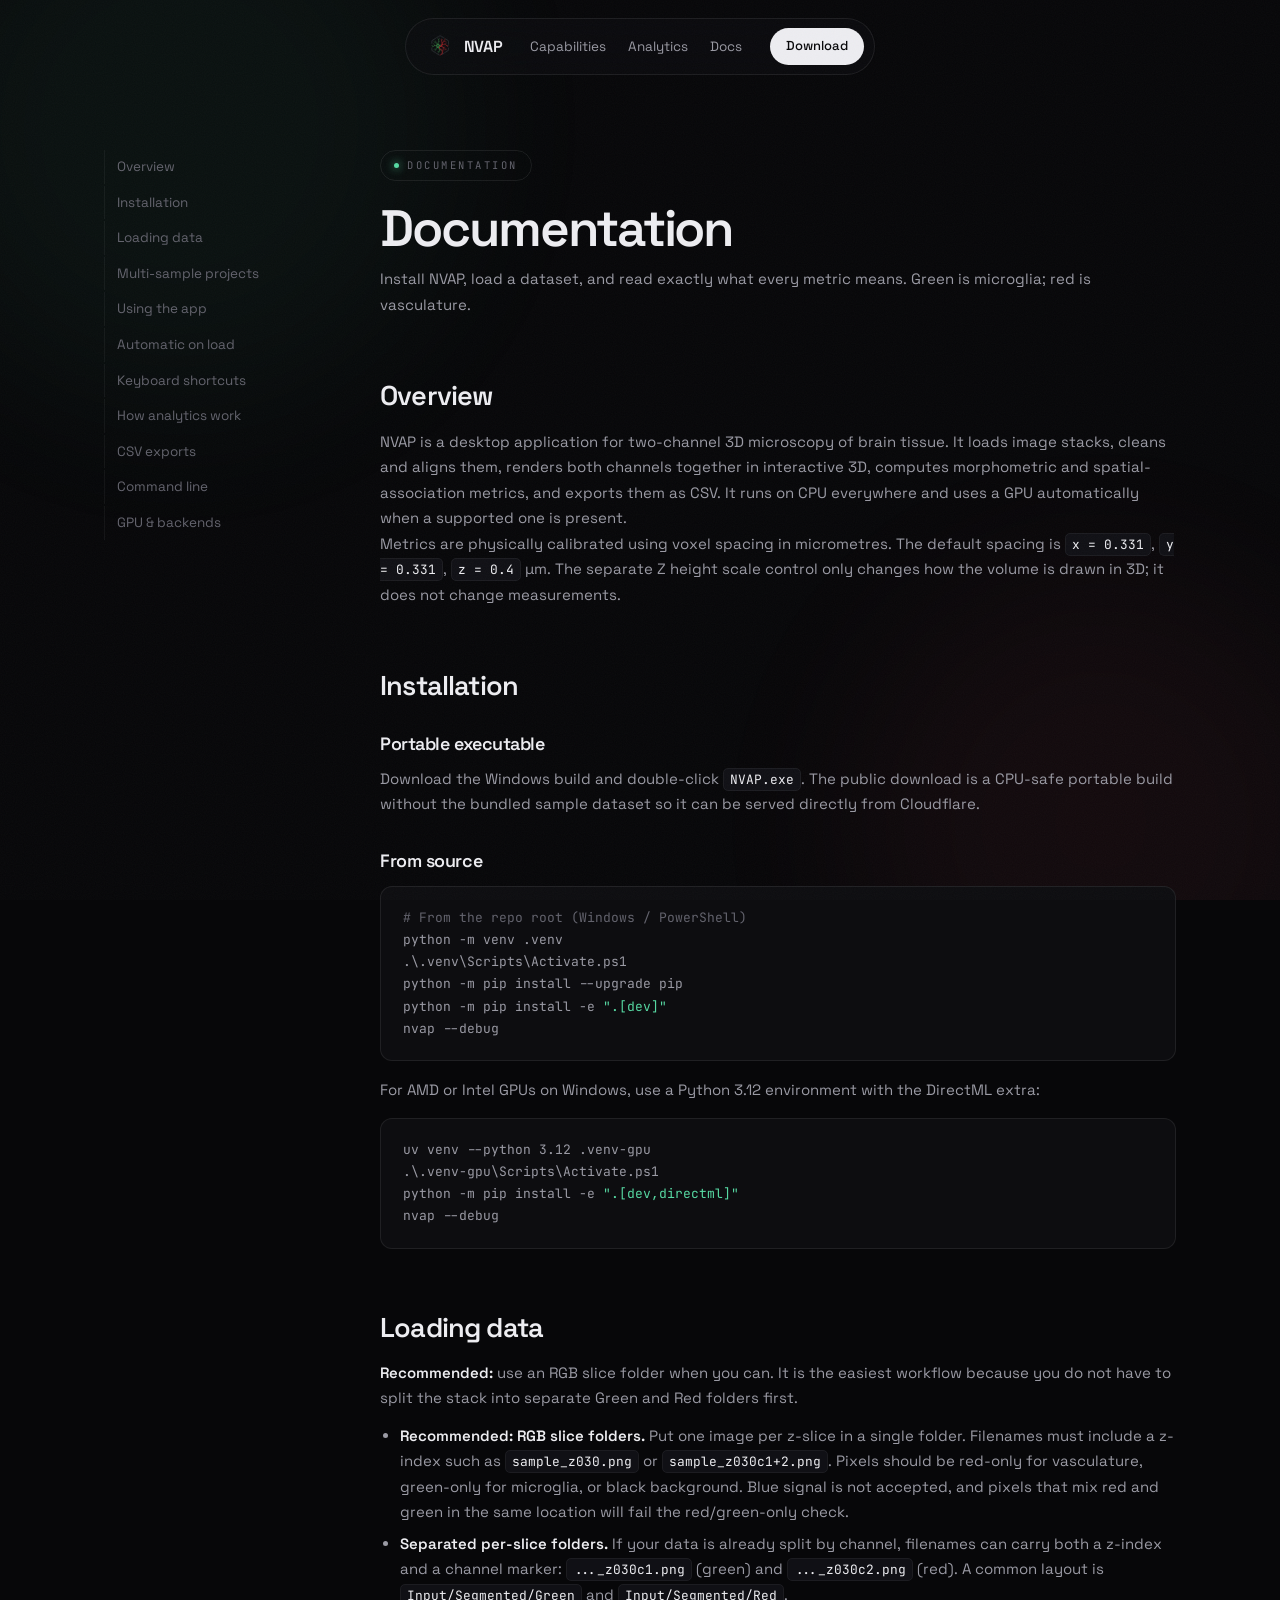
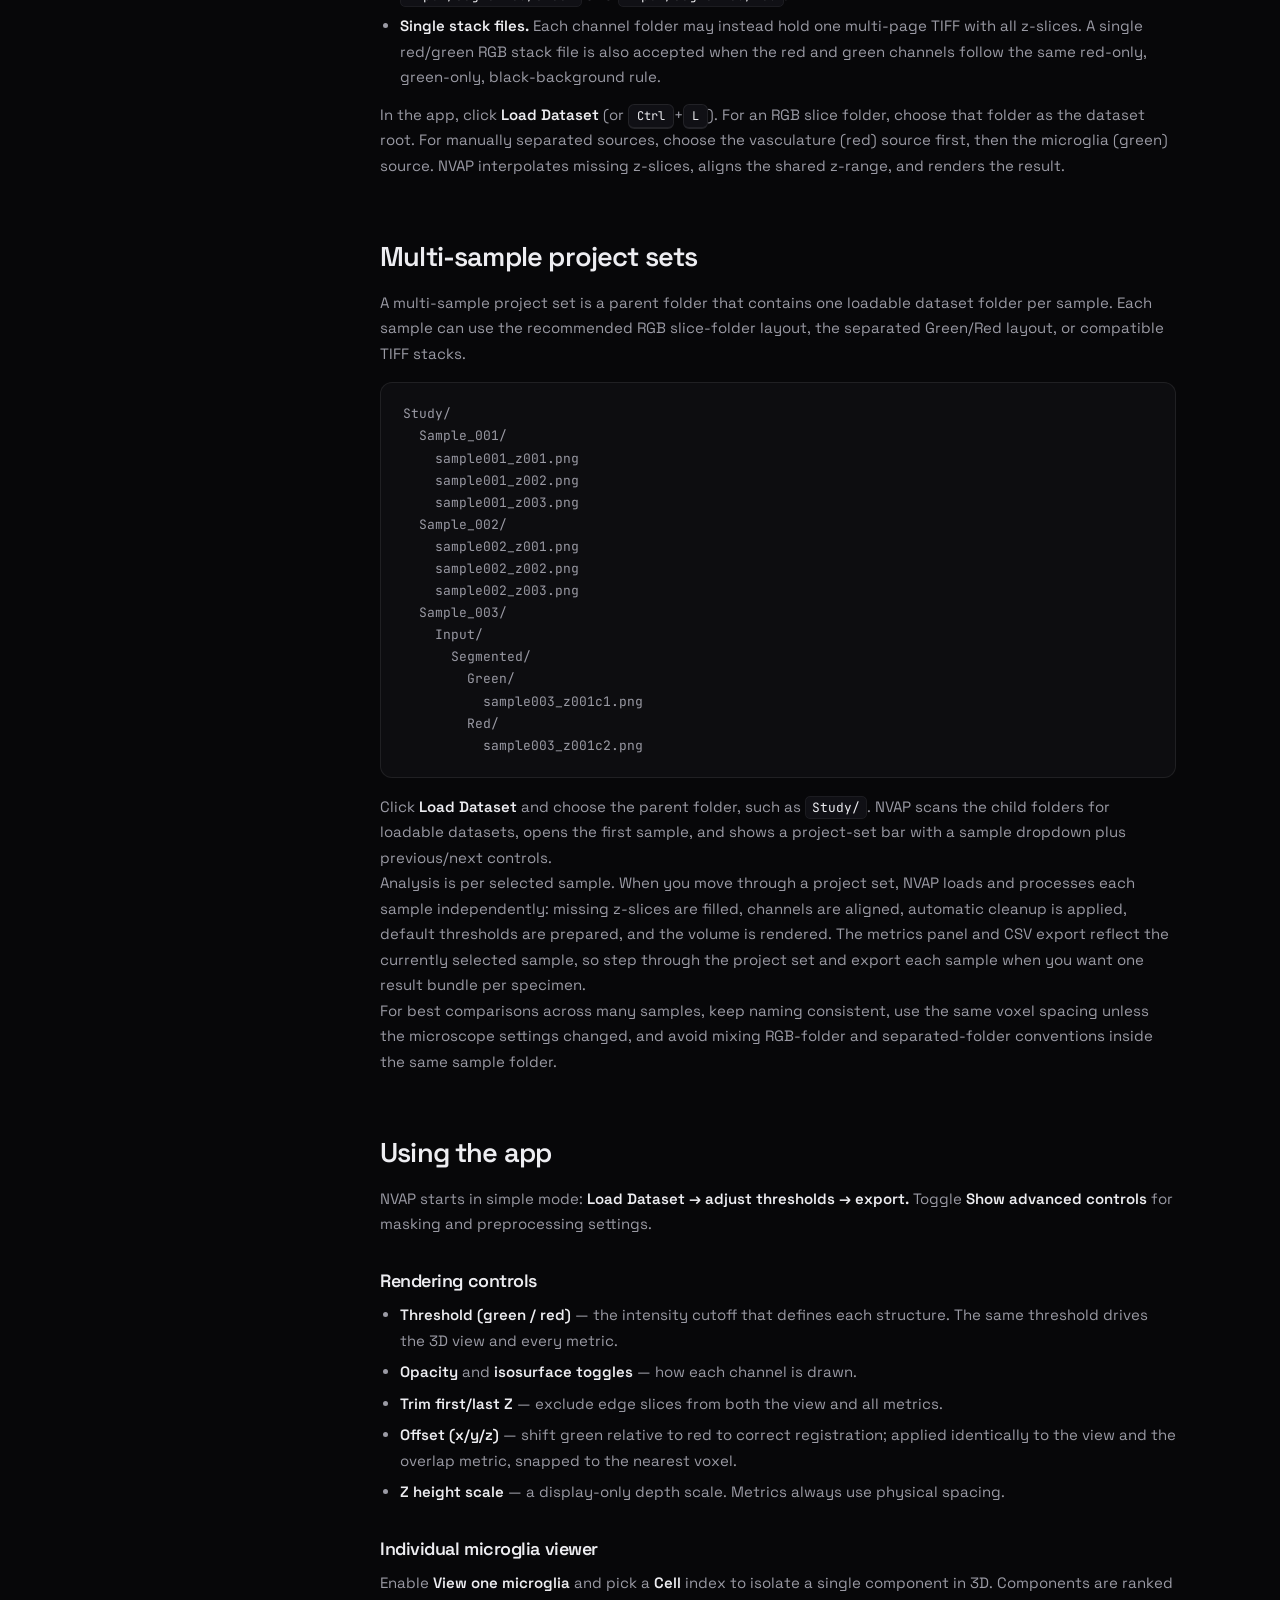
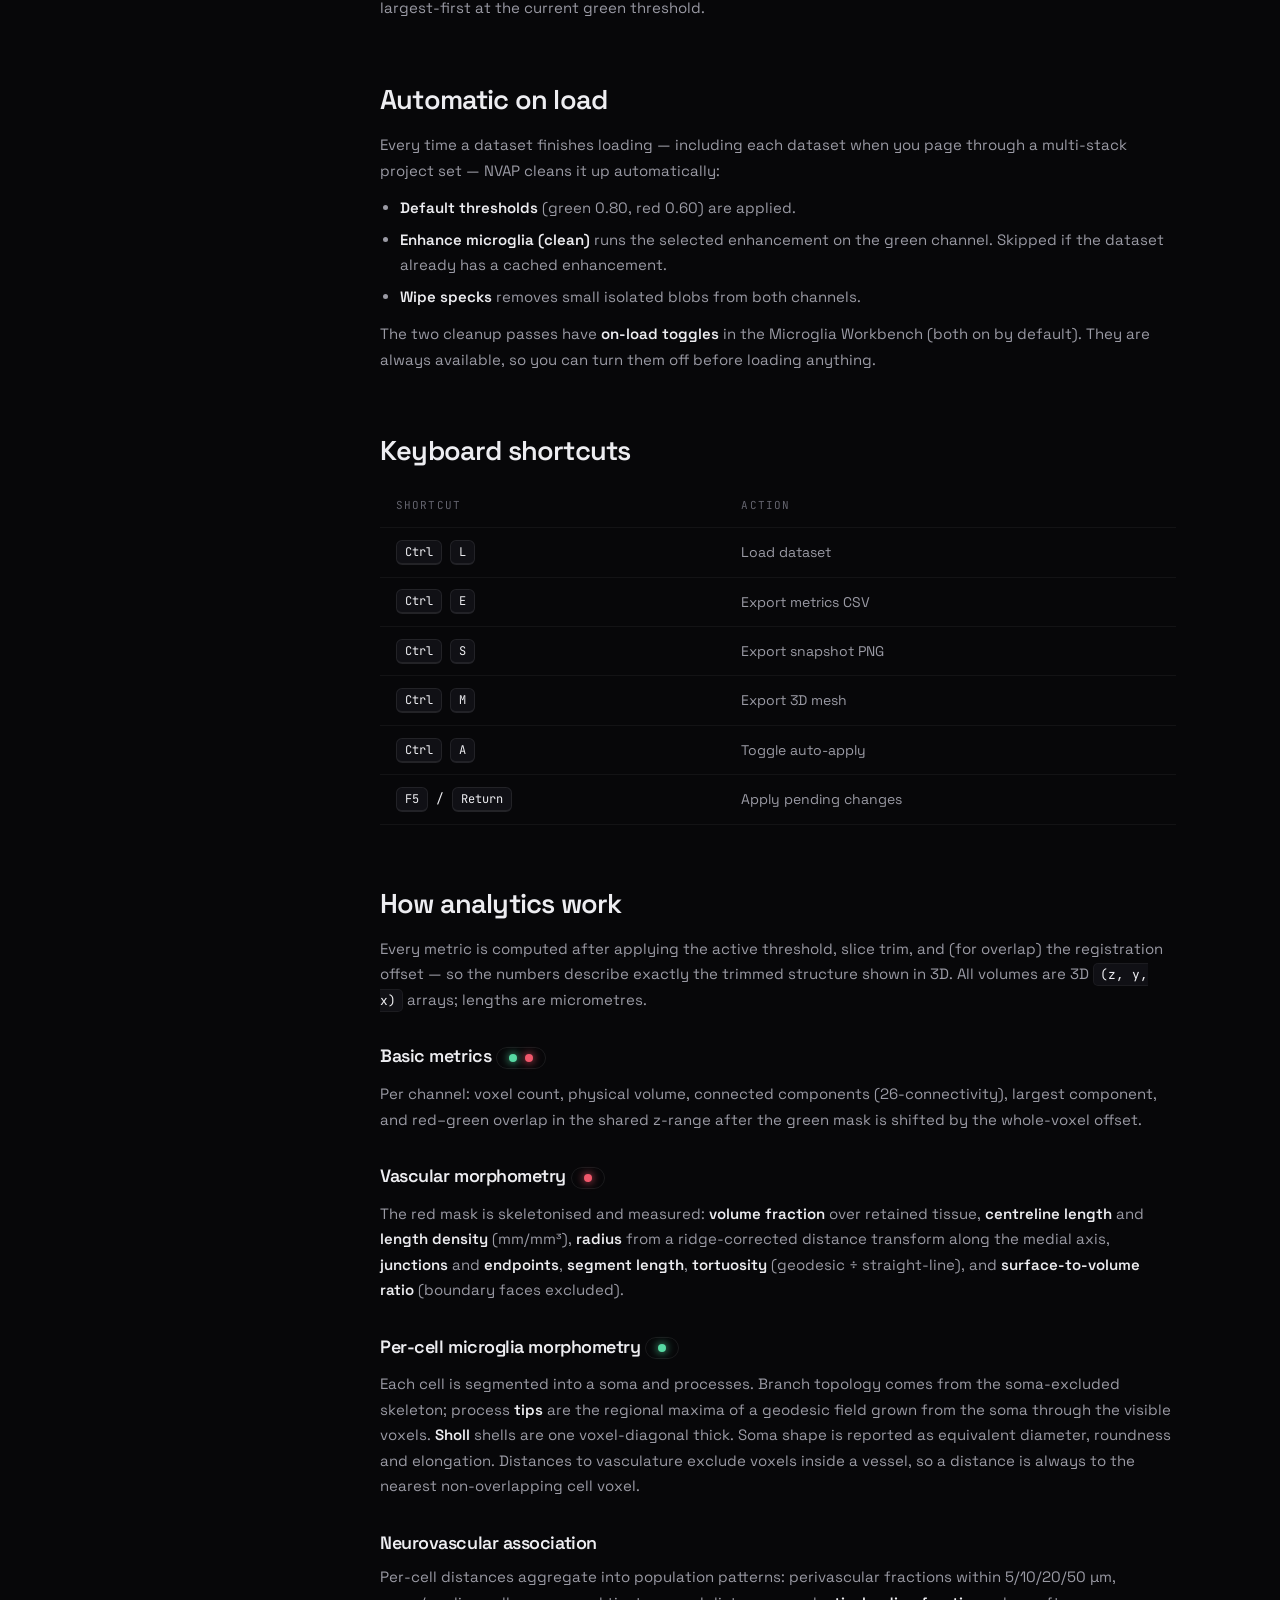
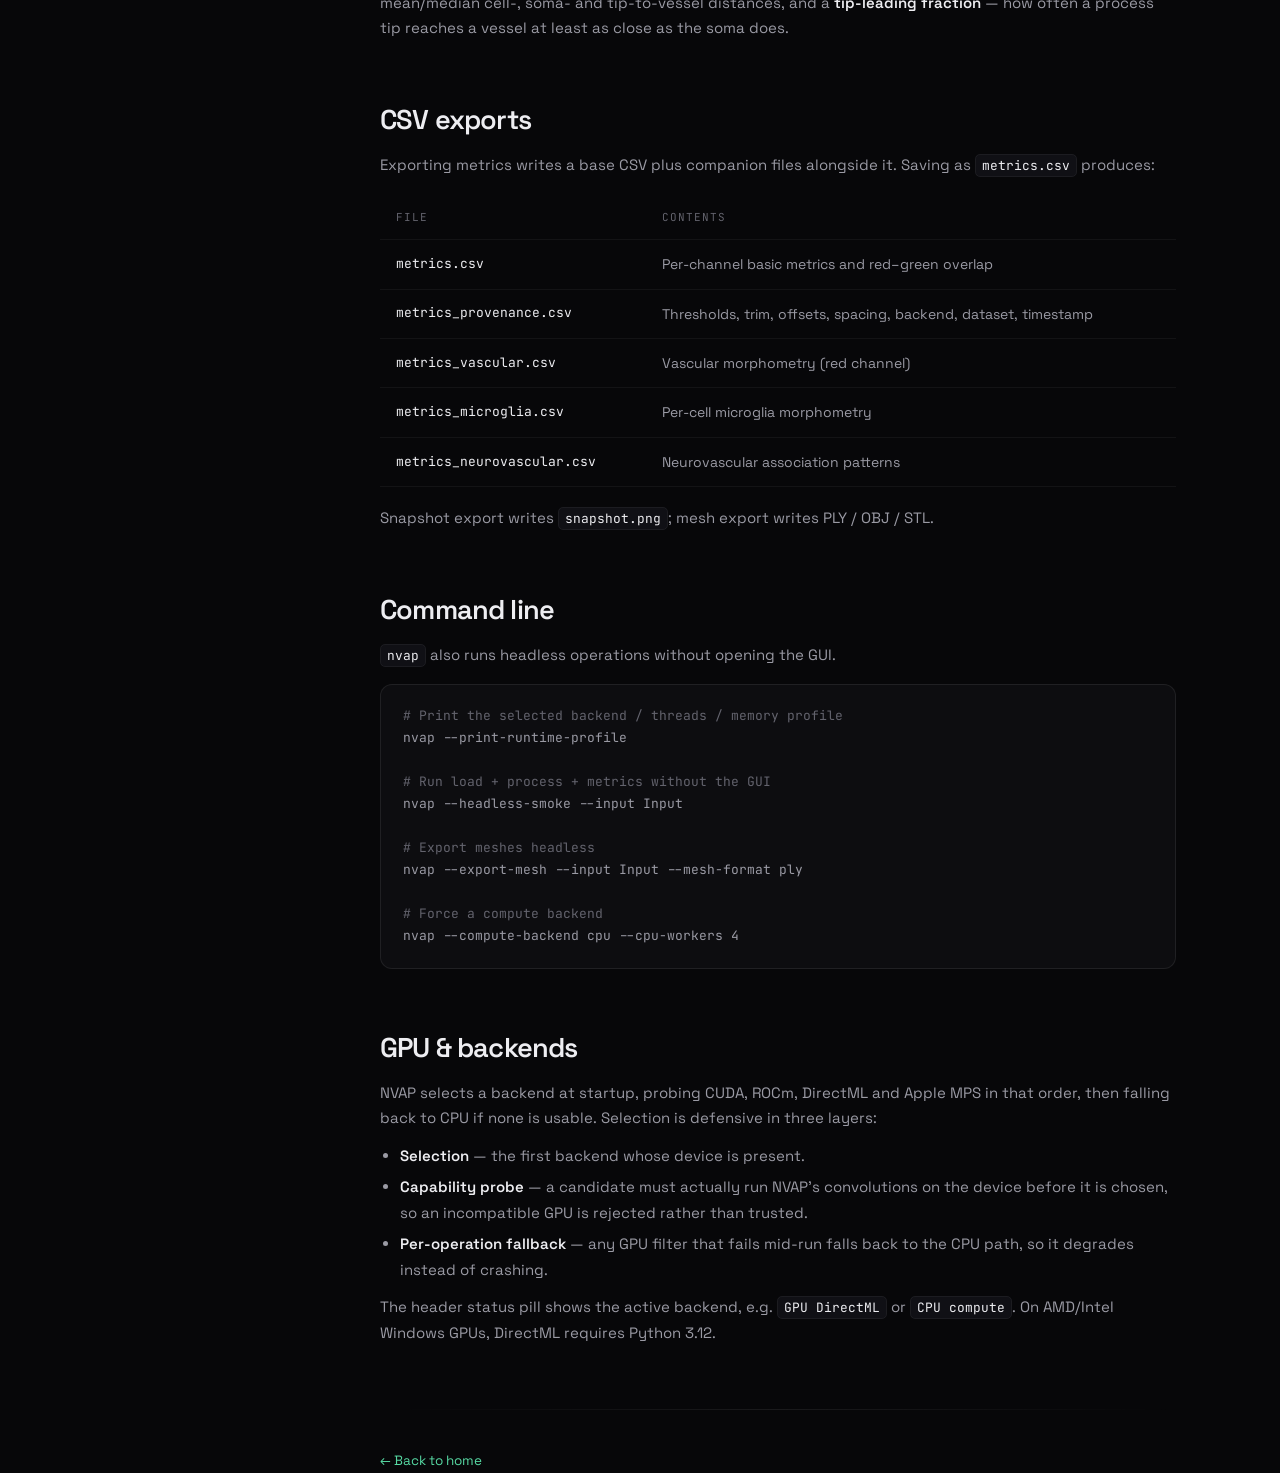
==== web/docs.html @ 8b88c464 "656" ====
<!DOCTYPE html>
<html lang="en">
<head>
<meta charset="UTF-8">
<meta name="viewport" content="width=device-width, initial-scale=1">
<title>NVAP — Documentation</title>
<meta name="description" content="How to install, use, and interpret NVAP — the NeuroVascular Analytics Program.">
<meta property="og:image" content="assets/nvap-logo-512.png">
<meta name="twitter:image" content="assets/nvap-logo-512.png">
<link rel="stylesheet" href="assets/nvap.css">
<link rel="icon" type="image/png" href="assets/favicon.png">
<link rel="apple-touch-icon" href="assets/apple-touch-icon.png">
</head>
<body>

<div class="ambient" aria-hidden="true"><div class="orb g"></div><div class="orb r"></div></div>
<div class="grain" aria-hidden="true"></div>

<nav class="nav">
  <div class="nav-inner">
    <a class="brand" href="index.html">
      <img class="mark" src="assets/nvap-logo-512.png" alt="" width="28" height="28">
      <span>NVAP</span>
    </a>
    <div class="nav-links">
      <a href="index.html#capabilities">Capabilities</a>
      <a href="index.html#analytics">Analytics</a>
      <a href="docs.html">Docs</a>
    </div>
    <a class="nav-cta" href="index.html#download">Download</a>
  </div>
</nav>

<main class="wrap">
<div class="doc-shell">
  <!-- TOC -->
  <aside class="toc">
    <a href="#overview">Overview</a>
    <a href="#install">Installation</a>
    <a href="#loading">Loading data</a>
    <a href="#project-sets">Multi-sample projects</a>
    <a href="#usage">Using the app</a>
    <a href="#automatic">Automatic on load</a>
    <a href="#shortcuts">Keyboard shortcuts</a>
    <a href="#analytics">How analytics work</a>
    <a href="#exports">CSV exports</a>
    <a href="#cli">Command line</a>
    <a href="#gpu">GPU &amp; backends</a>
  </aside>

  <!-- Body -->
  <article class="doc-body">
    <div class="reveal">
      <span class="eyebrow"><span class="dot"></span> Documentation</span>
      <h1 class="display" style="font-size:clamp(2.2rem,5vw,3.2rem);margin:20px 0 10px">Documentation</h1>
      <p class="lead">Install NVAP, load a dataset, and read exactly what every metric means. Green is microglia; red is vasculature.</p>
    </div>

    <h2 id="overview">Overview</h2>
    <p>NVAP is a desktop application for two-channel 3D microscopy of brain tissue. It loads image stacks, cleans and aligns them, renders both channels together in interactive 3D, computes morphometric and spatial-association metrics, and exports them as CSV. It runs on CPU everywhere and uses a GPU automatically when a supported one is present.</p>
    <p>Metrics are physically calibrated using voxel spacing in micrometres. The default spacing is <code class="inline">x = 0.331</code>, <code class="inline">y = 0.331</code>, <code class="inline">z = 0.4</code> µm. The separate Z height scale control only changes how the volume is drawn in 3D; it does not change measurements.</p>

    <h2 id="install">Installation</h2>
    <h3>Portable executable</h3>
    <p>Download the Windows build and double-click <code class="inline">NVAP.exe</code>. The public download is a CPU-safe portable build without the bundled sample dataset so it can be served directly from Cloudflare.</p>
    <h3>From source</h3>
<pre><span class="c"># From the repo root (Windows / PowerShell)</span>
python -m venv .venv
.\.venv\Scripts\Activate.ps1
python -m pip install --upgrade pip
python -m pip install -e <span class="k">".[dev]"</span>
nvap --debug</pre>
    <p>For AMD or Intel GPUs on Windows, use a Python 3.12 environment with the DirectML extra:</p>
<pre>uv venv --python 3.12 .venv-gpu
.\.venv-gpu\Scripts\Activate.ps1
python -m pip install -e <span class="k">".[dev,directml]"</span>
nvap --debug</pre>

    <h2 id="loading">Loading data</h2>
    <p><strong>Recommended:</strong> use an RGB slice folder when you can. It is the easiest workflow because you do not have to split the stack into separate Green and Red folders first.</p>
    <ul>
      <li><strong>Recommended: RGB slice folders.</strong> Put one image per z-slice in a single folder. Filenames must include a z-index such as <code class="inline">sample_z030.png</code> or <code class="inline">sample_z030c1+2.png</code>. Pixels should be red-only for vasculature, green-only for microglia, or black background. Blue signal is not accepted, and pixels that mix red and green in the same location will fail the red/green-only check.</li>
      <li><strong>Separated per-slice folders.</strong> If your data is already split by channel, filenames can carry both a z-index and a channel marker: <code class="inline">..._z030c1.png</code> (green) and <code class="inline">..._z030c2.png</code> (red). A common layout is <code class="inline">Input/Segmented/Green</code> and <code class="inline">Input/Segmented/Red</code>.</li>
      <li><strong>Single stack files.</strong> Each channel folder may instead hold one multi-page TIFF with all z-slices. A single red/green RGB stack file is also accepted when the red and green channels follow the same red-only, green-only, black-background rule.</li>
    </ul>
    <p>In the app, click <strong>Load Dataset</strong> (or <kbd>Ctrl</kbd>+<kbd>L</kbd>). For an RGB slice folder, choose that folder as the dataset root. For manually separated sources, choose the vasculature (red) source first, then the microglia (green) source. NVAP interpolates missing z-slices, aligns the shared z-range, and renders the result.</p>

    <h2 id="project-sets">Multi-sample project sets</h2>
    <p>A multi-sample project set is a parent folder that contains one loadable dataset folder per sample. Each sample can use the recommended RGB slice-folder layout, the separated Green/Red layout, or compatible TIFF stacks.</p>
<pre>Study/
  Sample_001/
    sample001_z001.png
    sample001_z002.png
    sample001_z003.png
  Sample_002/
    sample002_z001.png
    sample002_z002.png
    sample002_z003.png
  Sample_003/
    Input/
      Segmented/
        Green/
          sample003_z001c1.png
        Red/
          sample003_z001c2.png</pre>
    <p>Click <strong>Load Dataset</strong> and choose the parent folder, such as <code class="inline">Study/</code>. NVAP scans the child folders for loadable datasets, opens the first sample, and shows a project-set bar with a sample dropdown plus previous/next controls.</p>
    <p>Analysis is per selected sample. When you move through a project set, NVAP loads and processes each sample independently: missing z-slices are filled, channels are aligned, automatic cleanup is applied, default thresholds are prepared, and the volume is rendered. The metrics panel and CSV export reflect the currently selected sample, so step through the project set and export each sample when you want one result bundle per specimen.</p>
    <p>For best comparisons across many samples, keep naming consistent, use the same voxel spacing unless the microscope settings changed, and avoid mixing RGB-folder and separated-folder conventions inside the same sample folder.</p>

    <h2 id="usage">Using the app</h2>
    <p>NVAP starts in simple mode: <strong>Load Dataset → adjust thresholds → export.</strong> Toggle <strong>Show advanced controls</strong> for masking and preprocessing settings.</p>
    <h3>Rendering controls</h3>
    <ul>
      <li><strong>Threshold (green / red)</strong> — the intensity cutoff that defines each structure. The same threshold drives the 3D view and every metric.</li>
      <li><strong>Opacity</strong> and <strong>isosurface toggles</strong> — how each channel is drawn.</li>
      <li><strong>Trim first/last Z</strong> — exclude edge slices from both the view and all metrics.</li>
      <li><strong>Offset (x/y/z)</strong> — shift green relative to red to correct registration; applied identically to the view and the overlap metric, snapped to the nearest voxel.</li>
      <li><strong>Z height scale</strong> — a display-only depth scale. Metrics always use physical spacing.</li>
    </ul>
    <h3>Individual microglia viewer</h3>
    <p>Enable <strong>View one microglia</strong> and pick a <strong>Cell</strong> index to isolate a single component in 3D. Components are ranked largest-first at the current green threshold.</p>

    <h2 id="automatic">Automatic on load</h2>
    <p>Every time a dataset finishes loading — including each dataset when you page through a multi-stack project set — NVAP cleans it up automatically:</p>
    <ul>
      <li><strong>Default thresholds</strong> (green 0.80, red 0.60) are applied.</li>
      <li><strong>Enhance microglia (clean)</strong> runs the selected enhancement on the green channel. Skipped if the dataset already has a cached enhancement.</li>
      <li><strong>Wipe specks</strong> removes small isolated blobs from both channels.</li>
    </ul>
    <p>The two cleanup passes have <strong>on-load toggles</strong> in the Microglia Workbench (both on by default). They are always available, so you can turn them off before loading anything.</p>

    <h2 id="shortcuts">Keyboard shortcuts</h2>
    <table class="tbl">
      <thead><tr><th>Shortcut</th><th>Action</th></tr></thead>
      <tbody>
        <tr><td><kbd>Ctrl</kbd> <kbd>L</kbd></td><td>Load dataset</td></tr>
        <tr><td><kbd>Ctrl</kbd> <kbd>E</kbd></td><td>Export metrics CSV</td></tr>
        <tr><td><kbd>Ctrl</kbd> <kbd>S</kbd></td><td>Export snapshot PNG</td></tr>
        <tr><td><kbd>Ctrl</kbd> <kbd>M</kbd></td><td>Export 3D mesh</td></tr>
        <tr><td><kbd>Ctrl</kbd> <kbd>A</kbd></td><td>Toggle auto-apply</td></tr>
        <tr><td><kbd>F5</kbd> / <kbd>Return</kbd></td><td>Apply pending changes</td></tr>
      </tbody>
    </table>

    <h2 id="analytics">How analytics work</h2>
    <p>Every metric is computed after applying the active threshold, slice trim, and (for overlap) the registration offset — so the numbers describe exactly the trimmed structure shown in 3D. All volumes are 3D <code class="inline">(z, y, x)</code> arrays; lengths are micrometres.</p>
    <h3>Basic metrics <span class="chip" style="vertical-align:middle"><span class="sw g"></span><span class="sw r"></span></span></h3>
    <p>Per channel: voxel count, physical volume, connected components (26-connectivity), largest component, and red–green overlap in the shared z-range after the green mask is shifted by the whole-voxel offset.</p>
    <h3>Vascular morphometry <span class="chip" style="vertical-align:middle"><span class="sw r"></span></span></h3>
    <p>The red mask is skeletonised and measured: <strong>volume fraction</strong> over retained tissue, <strong>centreline length</strong> and <strong>length density</strong> (mm/mm³), <strong>radius</strong> from a ridge-corrected distance transform along the medial axis, <strong>junctions</strong> and <strong>endpoints</strong>, <strong>segment length</strong>, <strong>tortuosity</strong> (geodesic ÷ straight-line), and <strong>surface-to-volume ratio</strong> (boundary faces excluded).</p>
    <h3>Per-cell microglia morphometry <span class="chip" style="vertical-align:middle"><span class="sw g"></span></span></h3>
    <p>Each cell is segmented into a soma and processes. Branch topology comes from the soma-excluded skeleton; process <strong>tips</strong> are the regional maxima of a geodesic field grown from the soma through the visible voxels. <strong>Sholl</strong> shells are one voxel-diagonal thick. Soma shape is reported as equivalent diameter, roundness and elongation. Distances to vasculature exclude voxels inside a vessel, so a distance is always to the nearest non-overlapping cell voxel.</p>
    <h3>Neurovascular association</h3>
    <p>Per-cell distances aggregate into population patterns: perivascular fractions within 5/10/20/50 µm, mean/median cell-, soma- and tip-to-vessel distances, and a <strong>tip-leading fraction</strong> — how often a process tip reaches a vessel at least as close as the soma does.</p>

    <h2 id="exports">CSV exports</h2>
    <p>Exporting metrics writes a base CSV plus companion files alongside it. Saving as <code class="inline">metrics.csv</code> produces:</p>
    <table class="tbl">
      <thead><tr><th>File</th><th>Contents</th></tr></thead>
      <tbody>
        <tr><td>metrics.csv</td><td>Per-channel basic metrics and red–green overlap</td></tr>
        <tr><td>metrics_provenance.csv</td><td>Thresholds, trim, offsets, spacing, backend, dataset, timestamp</td></tr>
        <tr><td>metrics_vascular.csv</td><td>Vascular morphometry (red channel)</td></tr>
        <tr><td>metrics_microglia.csv</td><td>Per-cell microglia morphometry</td></tr>
        <tr><td>metrics_neurovascular.csv</td><td>Neurovascular association patterns</td></tr>
      </tbody>
    </table>
    <p>Snapshot export writes <code class="inline">snapshot.png</code>; mesh export writes PLY / OBJ / STL.</p>

    <h2 id="cli">Command line</h2>
    <p><code class="inline">nvap</code> also runs headless operations without opening the GUI.</p>
<pre><span class="c"># Print the selected backend / threads / memory profile</span>
nvap --print-runtime-profile

<span class="c"># Run load + process + metrics without the GUI</span>
nvap --headless-smoke --input Input

<span class="c"># Export meshes headless</span>
nvap --export-mesh --input Input --mesh-format ply

<span class="c"># Force a compute backend</span>
nvap --compute-backend cpu --cpu-workers 4</pre>

    <h2 id="gpu">GPU &amp; backends</h2>
    <p>NVAP selects a backend at startup, probing CUDA, ROCm, DirectML and Apple MPS in that order, then falling back to CPU if none is usable. Selection is defensive in three layers:</p>
    <ul>
      <li><strong>Selection</strong> — the first backend whose device is present.</li>
      <li><strong>Capability probe</strong> — a candidate must actually run NVAP's convolutions on the device before it is chosen, so an incompatible GPU is rejected rather than trusted.</li>
      <li><strong>Per-operation fallback</strong> — any GPU filter that fails mid-run falls back to the CPU path, so it degrades instead of crashing.</li>
    </ul>
    <p>The header status pill shows the active backend, e.g. <code class="inline">GPU DirectML</code> or <code class="inline">CPU compute</code>. On AMD/Intel Windows GPUs, DirectML requires Python 3.12.</p>

    <hr class="grad-rule" style="margin:64px 0 40px">
    <p style="font-size:13.5px"><a href="index.html" style="color:var(--green)">← Back to home</a></p>
  </article>
</div>
</main>

<script src="assets/nvap.js"></script>
</body>
</html>
---- web/assets/nvap.css ----
/* NVAP — NeuroVascular Analytics Program
   Techy-minimalist site. Near-black canvas; microglia-green and vasculature-red
   are the only accent colors, used sparingly. Zero build step. */

@import url('https://fonts.googleapis.com/css2?family=Space+Grotesk:wght@400;500;600;700&family=JetBrains+Mono:wght@400;500&family=Instrument+Serif:ital@0;1&display=swap');

:root {
  --canvas: #070709;
  --surface: #0d0d10;
  --surface-2: #101015;
  --shell: rgba(255, 255, 255, 0.022);
  --hair: rgba(255, 255, 255, 0.08);
  --hair-soft: rgba(255, 255, 255, 0.05);
  --ink: #ededf1;
  --ink-dim: #9a9aa4;
  --ink-faint: #63636d;

  /* Microglia (green) + vasculature (red): the only two accents. */
  --green: #57d9a3;
  --green-soft: rgba(87, 217, 163, 0.12);
  --red: #f0576b;
  --red-soft: rgba(240, 87, 107, 0.12);

  --sans: 'Space Grotesk', 'Helvetica Neue', sans-serif;
  --serif: 'Instrument Serif', 'Newsreader', serif;
  --mono: 'JetBrains Mono', 'SF Mono', monospace;

  --ease: cubic-bezier(0.16, 1, 0.3, 1);
  --ease-spring: cubic-bezier(0.32, 0.72, 0, 1);

  --maxw: 1120px;
  --radius: 18px;
}

* { margin: 0; padding: 0; box-sizing: border-box; }

html { scroll-behavior: smooth; -webkit-font-smoothing: antialiased; text-rendering: optimizeLegibility; }

body {
  background: var(--canvas);
  color: var(--ink);
  font-family: var(--sans);
  font-size: 16px;
  line-height: 1.6;
  overflow-x: hidden;
  position: relative;
}

/* Fixed ambient layers: two slow drifting orbs (green + red) + film grain. */
.ambient { position: fixed; inset: 0; z-index: 0; pointer-events: none; overflow: hidden; }
.orb { position: absolute; border-radius: 50%; filter: blur(90px); opacity: 0.05; }
.orb.g { width: 44vw; height: 44vw; background: var(--green); top: -12vw; left: -8vw; animation: drift1 26s var(--ease) infinite alternate; }
.orb.r { width: 40vw; height: 40vw; background: var(--red); bottom: -14vw; right: -6vw; animation: drift2 32s var(--ease) infinite alternate; }
@keyframes drift1 { to { transform: translate3d(8vw, 6vw, 0) scale(1.15); } }
@keyframes drift2 { to { transform: translate3d(-6vw, -5vw, 0) scale(1.1); } }
.grain {
  position: fixed; inset: 0; z-index: 50; pointer-events: none; opacity: 0.035;
  background-image: url("data:image/svg+xml,%3Csvg xmlns='http://www.w3.org/2000/svg' width='140' height='140'%3E%3Cfilter id='n'%3E%3CfeTurbulence type='fractalNoise' baseFrequency='0.9' numOctaves='2'/%3E%3C/filter%3E%3Crect width='100%25' height='100%25' filter='url(%23n)'/%3E%3C/svg%3E");
}

main, header, footer { position: relative; z-index: 1; }
.wrap { max-width: var(--maxw); margin: 0 auto; padding: 0 24px; }
.narrow { max-width: 780px; }

/* ── Typography ─────────────────────────────────────────────── */
h1, h2, h3 { font-weight: 600; letter-spacing: -0.025em; line-height: 1.08; }
.display { font-size: clamp(2.8rem, 7vw, 5.4rem); font-weight: 600; letter-spacing: -0.04em; }
.display .serif { font-family: var(--serif); font-weight: 400; font-style: italic; letter-spacing: -0.02em; }
h2.section-title { font-size: clamp(1.9rem, 4vw, 2.9rem); letter-spacing: -0.03em; }
.lead { font-size: clamp(1.05rem, 2vw, 1.28rem); color: var(--ink-dim); line-height: 1.55; }
p { color: var(--ink-dim); }
a { color: inherit; text-decoration: none; }

.eyebrow {
  display: inline-flex; align-items: center; gap: 8px;
  font-family: var(--mono); font-size: 10.5px; text-transform: uppercase;
  letter-spacing: 0.24em; color: var(--ink-faint);
  border: 1px solid var(--hair); border-radius: 999px; padding: 6px 13px;
}
.eyebrow .dot { width: 5px; height: 5px; border-radius: 50%; background: var(--green); box-shadow: 0 0 8px var(--green); }

.mono { font-family: var(--mono); }
.grad-rule { height: 1px; background: linear-gradient(90deg, transparent, var(--hair), transparent); border: 0; }

/* ── Nav: floating glass island ─────────────────────────────── */
.nav {
  position: fixed; top: 18px; left: 0; right: 0; z-index: 40;
  display: flex; justify-content: center; pointer-events: none;
}
.nav-inner {
  pointer-events: auto;
  display: flex; align-items: center; gap: 28px;
  padding: 9px 10px 9px 20px;
  background: rgba(14, 14, 18, 0.6); backdrop-filter: blur(20px) saturate(1.4);
  border: 1px solid var(--hair); border-radius: 999px;
}
.brand { display: flex; align-items: center; gap: 10px; font-weight: 600; letter-spacing: -0.02em; }
.brand .mark { width: 28px; height: 28px; object-fit: contain; display: block; }
.nav-links { display: flex; gap: 22px; }
.nav-links a { font-size: 13.5px; color: var(--ink-dim); transition: color 0.3s var(--ease); }
.nav-links a:hover { color: var(--ink); }
.nav-cta {
  font-size: 13px; font-weight: 500; color: var(--canvas); background: var(--ink);
  padding: 8px 16px; border-radius: 999px; transition: transform 0.4s var(--ease-spring), background 0.3s;
}
.nav-cta:hover { background: #fff; }
.nav-cta:active { transform: scale(0.96); }
.nav-burger { display: none; }

/* ── Buttons: button-in-button ──────────────────────────────── */
.btn {
  display: inline-flex; align-items: center; gap: 12px;
  font-family: var(--sans); font-size: 15px; font-weight: 500;
  padding: 11px 12px 11px 22px; border-radius: 999px; cursor: pointer;
  border: 1px solid transparent; transition: transform 0.4s var(--ease-spring), background 0.3s var(--ease);
}
.btn .ico {
  width: 30px; height: 30px; border-radius: 999px; display: grid; place-items: center;
  transition: transform 0.4s var(--ease-spring), background 0.3s;
}
.btn:active { transform: scale(0.975); }
.btn-primary { background: var(--ink); color: var(--canvas); }
.btn-primary .ico { background: rgba(0, 0, 0, 0.08); }
.btn-primary:hover { background: #fff; }
.btn-primary:hover .ico { transform: translate(2px, -2px) scale(1.05); }
.btn-ghost { background: var(--shell); color: var(--ink); border-color: var(--hair); padding: 11px 22px; }
.btn-ghost:hover { border-color: rgba(255,255,255,0.18); background: rgba(255,255,255,0.04); }

/* ── Sections ───────────────────────────────────────────────── */
section { padding: clamp(80px, 12vw, 150px) 0; }
.section-head { max-width: 640px; margin-bottom: 56px; }
.section-head .lead { margin-top: 18px; }

/* ── Hero ───────────────────────────────────────────────────── */
.hero { padding-top: 160px; padding-bottom: 90px; text-align: center; }
.hero .eyebrow { margin-bottom: 30px; }
.hero .lead { max-width: 620px; margin: 26px auto 0; }
.hero-cta { display: flex; gap: 14px; justify-content: center; margin-top: 40px; flex-wrap: wrap; }
.hero-meta { display: flex; gap: 28px; justify-content: center; margin-top: 40px; flex-wrap: wrap; font-family: var(--mono); font-size: 12px; color: var(--ink-faint); }
.hero-meta span { display: inline-flex; align-items: center; gap: 8px; }
.hero-canvas-wrap { position: relative; margin-top: 66px; }
#neuro { width: 100%; height: 340px; display: block; }

/* App mockup: faux-OS window in a double-bezel shell */
.shell { background: var(--shell); border: 1px solid var(--hair-soft); border-radius: 26px; padding: 8px; }
.window { background: var(--surface); border: 1px solid var(--hair); border-radius: 19px; overflow: hidden; box-shadow: inset 0 1px 0 rgba(255,255,255,0.04); }
.titlebar { display: flex; align-items: center; gap: 8px; padding: 13px 16px; border-bottom: 1px solid var(--hair-soft); }
.titlebar .dot { width: 11px; height: 11px; border-radius: 50%; background: rgba(255,255,255,0.14); }
.titlebar .tb-label { margin-left: 10px; font-family: var(--mono); font-size: 11px; color: var(--ink-faint); }

/* ── Bento grid + double-bezel cards ────────────────────────── */
.bento { display: grid; grid-template-columns: repeat(6, 1fr); gap: 16px; }
.card {
  background: var(--shell); border: 1px solid var(--hair-soft); border-radius: 22px; padding: 7px;
  transition: transform 0.5s var(--ease), border-color 0.4s;
}
.card:hover { transform: translateY(-3px); border-color: var(--hair); }
.card-core {
  height: 100%; background: var(--surface); border: 1px solid var(--hair-soft); border-radius: 16px;
  padding: 30px; box-shadow: inset 0 1px 0 rgba(255,255,255,0.03);
}
.card h3 { font-size: 1.15rem; margin: 18px 0 10px; letter-spacing: -0.02em; }
.card p { font-size: 14.5px; line-height: 1.55; }
.card .ico-badge {
  width: 42px; height: 42px; border-radius: 11px; display: grid; place-items: center;
  border: 1px solid var(--hair);
}
.col-3 { grid-column: span 3; } .col-2 { grid-column: span 2; } .col-4 { grid-column: span 4; } .col-6 { grid-column: span 6; }
.accent-g .ico-badge { background: var(--green-soft); color: var(--green); }
.accent-r .ico-badge { background: var(--red-soft); color: var(--red); }

/* Metric stat strip */
.stats { display: grid; grid-template-columns: repeat(4, 1fr); gap: 16px; }
.stat { padding: 26px; border: 1px solid var(--hair-soft); border-radius: 16px; background: var(--surface); }
.stat .num { font-size: clamp(1.8rem, 3vw, 2.4rem); font-weight: 600; letter-spacing: -0.03em; }
.stat .num.g { color: var(--green); } .stat .num.r { color: var(--red); }
.stat .lbl { font-family: var(--mono); font-size: 11px; text-transform: uppercase; letter-spacing: 0.14em; color: var(--ink-faint); margin-top: 8px; }

/* Two-col split (analytics) */
.split { display: grid; grid-template-columns: 1.1fr 1fr; gap: 56px; align-items: center; }
.metric-list { display: flex; flex-direction: column; }
.metric-row { display: flex; justify-content: space-between; align-items: baseline; gap: 20px; padding: 16px 0; border-bottom: 1px solid var(--hair-soft); }
.metric-row:last-child { border-bottom: 0; }
.metric-row .name { font-size: 15px; color: var(--ink); }
.metric-row .desc { font-size: 13px; color: var(--ink-faint); font-family: var(--mono); }

/* Channel legend chips */
.chips { display: flex; gap: 10px; flex-wrap: wrap; }
.chip {
  display: inline-flex; align-items: center; gap: 8px; font-family: var(--mono); font-size: 11px;
  text-transform: uppercase; letter-spacing: 0.08em; padding: 6px 12px; border-radius: 999px; border: 1px solid var(--hair);
  color: var(--ink-dim);
}
.chip .sw { width: 8px; height: 8px; border-radius: 50%; }
.chip .sw.g { background: var(--green); box-shadow: 0 0 8px var(--green); }
.chip .sw.r { background: var(--red); box-shadow: 0 0 8px var(--red); }

/* Steps */
.steps { display: grid; grid-template-columns: repeat(4, 1fr); gap: 16px; counter-reset: s; }
.step { padding: 28px; border: 1px solid var(--hair-soft); border-radius: 16px; background: var(--surface); }
.step .n { font-family: var(--mono); font-size: 12px; color: var(--green); }
.step h4 { font-size: 1rem; margin: 14px 0 8px; font-weight: 600; }
.step p { font-size: 13.5px; }

/* Code blocks + kbd */
pre { background: var(--surface); border: 1px solid var(--hair); border-radius: 12px; padding: 20px 22px; overflow-x: auto; font-family: var(--mono); font-size: 13px; line-height: 1.7; color: var(--ink-dim); }
pre .c { color: var(--ink-faint); } pre .k { color: var(--green); } pre .r { color: var(--red); }
code.inline { font-family: var(--mono); font-size: 0.86em; background: var(--surface-2); border: 1px solid var(--hair-soft); border-radius: 5px; padding: 2px 6px; color: var(--ink); }
kbd { font-family: var(--mono); font-size: 12px; border: 1px solid var(--hair); border-bottom-width: 2px; border-radius: 6px; background: var(--surface-2); padding: 3px 8px; color: var(--ink); }

/* Accordion */
.acc-item { border-bottom: 1px solid var(--hair-soft); }
.acc-q { width: 100%; text-align: left; background: none; border: 0; cursor: pointer; color: var(--ink); font-family: var(--sans); font-size: 1.05rem; font-weight: 500; padding: 24px 0; display: flex; justify-content: space-between; align-items: center; gap: 20px; }
.acc-q .sign { color: var(--ink-faint); font-family: var(--mono); font-size: 1.3rem; transition: transform 0.4s var(--ease); }
.acc-a { max-height: 0; overflow: hidden; transition: max-height 0.5s var(--ease); }
.acc-a p { padding-bottom: 24px; max-width: 640px; }
.acc-item.open .sign { transform: rotate(45deg); }

/* CTA band */
.cta-band { text-align: center; }
.cta-band .shell { max-width: 900px; margin: 0 auto; }
.cta-band .card-core { padding: clamp(48px, 8vw, 90px) 30px; }

/* Footer */
footer { border-top: 1px solid var(--hair-soft); padding: 60px 0 50px; }
.foot { display: flex; justify-content: space-between; align-items: flex-start; gap: 40px; flex-wrap: wrap; }
.foot .col h5 { font-family: var(--mono); font-size: 11px; text-transform: uppercase; letter-spacing: 0.14em; color: var(--ink-faint); margin-bottom: 16px; }
.foot .col a { display: block; font-size: 14px; color: var(--ink-dim); padding: 5px 0; transition: color 0.3s; }
.foot .col a:hover { color: var(--ink); }
.foot-legal { margin-top: 50px; font-family: var(--mono); font-size: 11.5px; color: var(--ink-faint); display: flex; justify-content: space-between; gap: 20px; flex-wrap: wrap; }

/* Docs specific */
.doc-shell { display: grid; grid-template-columns: 220px 1fr; gap: 56px; align-items: start; padding-top: 150px; }
.toc { position: sticky; top: 120px; font-size: 13.5px; display: flex; flex-direction: column; gap: 2px; }
.toc a { color: var(--ink-faint); padding: 6px 12px; border-left: 1px solid var(--hair-soft); transition: color 0.3s, border-color 0.3s; }
.toc a:hover, .toc a.active { color: var(--ink); border-color: var(--green); }
.doc-body h2 { font-size: 1.7rem; margin: 64px 0 18px; letter-spacing: -0.03em; scroll-margin-top: 120px; }
.doc-body h2:first-child { margin-top: 0; }
.doc-body h3 { font-size: 1.12rem; margin: 34px 0 12px; }
.doc-body p, .doc-body li { color: var(--ink-dim); font-size: 15px; line-height: 1.7; }
.doc-body ul { padding-left: 20px; margin: 12px 0; } .doc-body li { margin: 6px 0; }
.doc-body pre { margin: 16px 0; }
.doc-body strong { color: var(--ink); font-weight: 600; }

/* Data table */
.tbl { width: 100%; border-collapse: collapse; margin: 18px 0; font-size: 14px; }
.tbl th, .tbl td { text-align: left; padding: 13px 16px; border-bottom: 1px solid var(--hair-soft); }
.tbl th { font-family: var(--mono); font-size: 11px; text-transform: uppercase; letter-spacing: 0.1em; color: var(--ink-faint); font-weight: 400; }
.tbl td { color: var(--ink-dim); } .tbl td:first-child { color: var(--ink); font-family: var(--mono); font-size: 13px; }

/* ── Scroll reveal ──────────────────────────────────────────── */
.reveal { opacity: 0; transform: translateY(16px); filter: blur(6px); transition: opacity 0.8s var(--ease), transform 0.8s var(--ease), filter 0.8s var(--ease); }
.reveal.in { opacity: 1; transform: none; filter: none; }
.reveal[data-d="1"] { transition-delay: 0.08s; } .reveal[data-d="2"] { transition-delay: 0.16s; } .reveal[data-d="3"] { transition-delay: 0.24s; } .reveal[data-d="4"] { transition-delay: 0.32s; }

/* ── Responsive ─────────────────────────────────────────────── */
@media (max-width: 900px) {
  .split { grid-template-columns: 1fr; gap: 40px; }
  .doc-shell { grid-template-columns: 1fr; gap: 32px; }
  .toc { position: static; flex-direction: row; flex-wrap: wrap; }
  .toc a { border-left: 0; border-bottom: 1px solid var(--hair-soft); }
}
@media (max-width: 760px) {
  .nav-links { display: none; }
  .bento, .stats, .steps { grid-template-columns: 1fr; }
  .col-3, .col-2, .col-4, .col-6 { grid-column: span 1; }
  section { padding: 72px 0; }
  .hero { padding-top: 130px; }
  #neuro { height: 240px; }
  .foot { gap: 30px; }
}
@media (prefers-reduced-motion: reduce) {
  * { animation: none !important; transition: none !important; }
  .reveal { opacity: 1; transform: none; filter: none; }
}
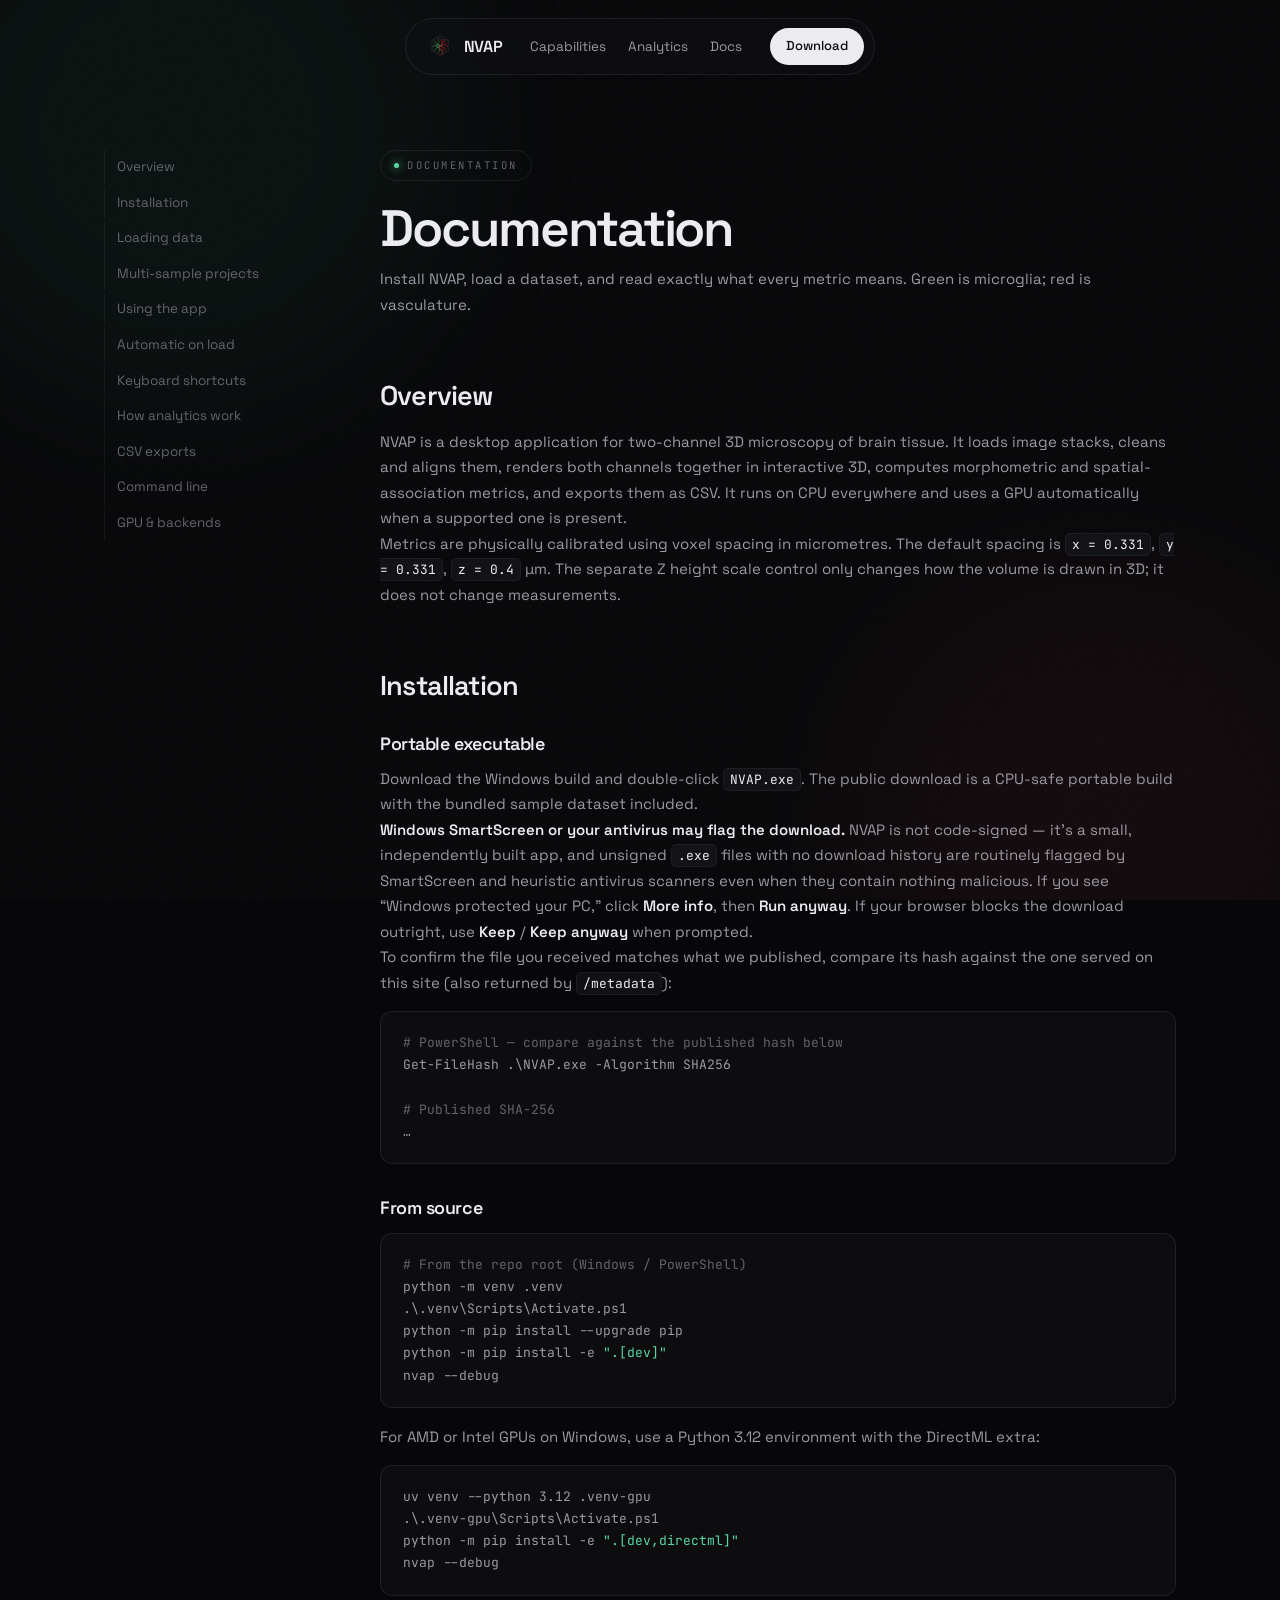
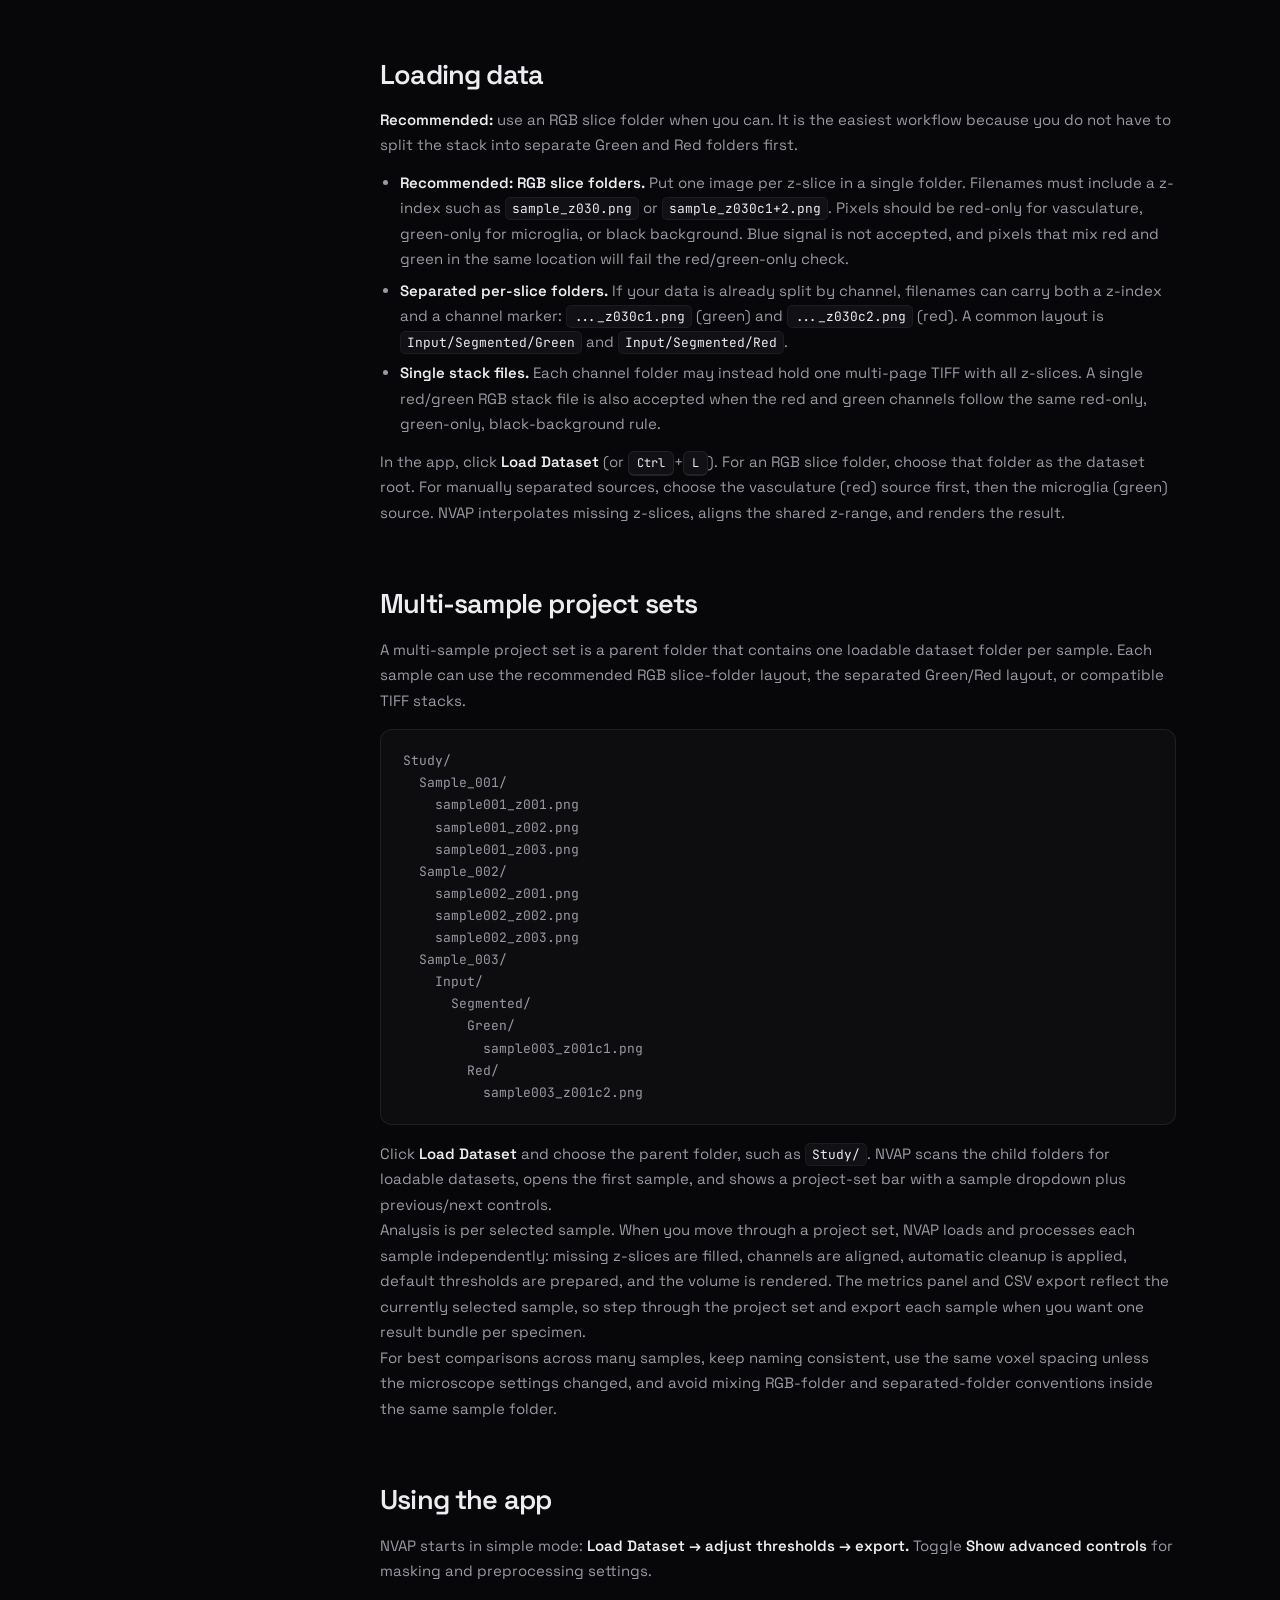
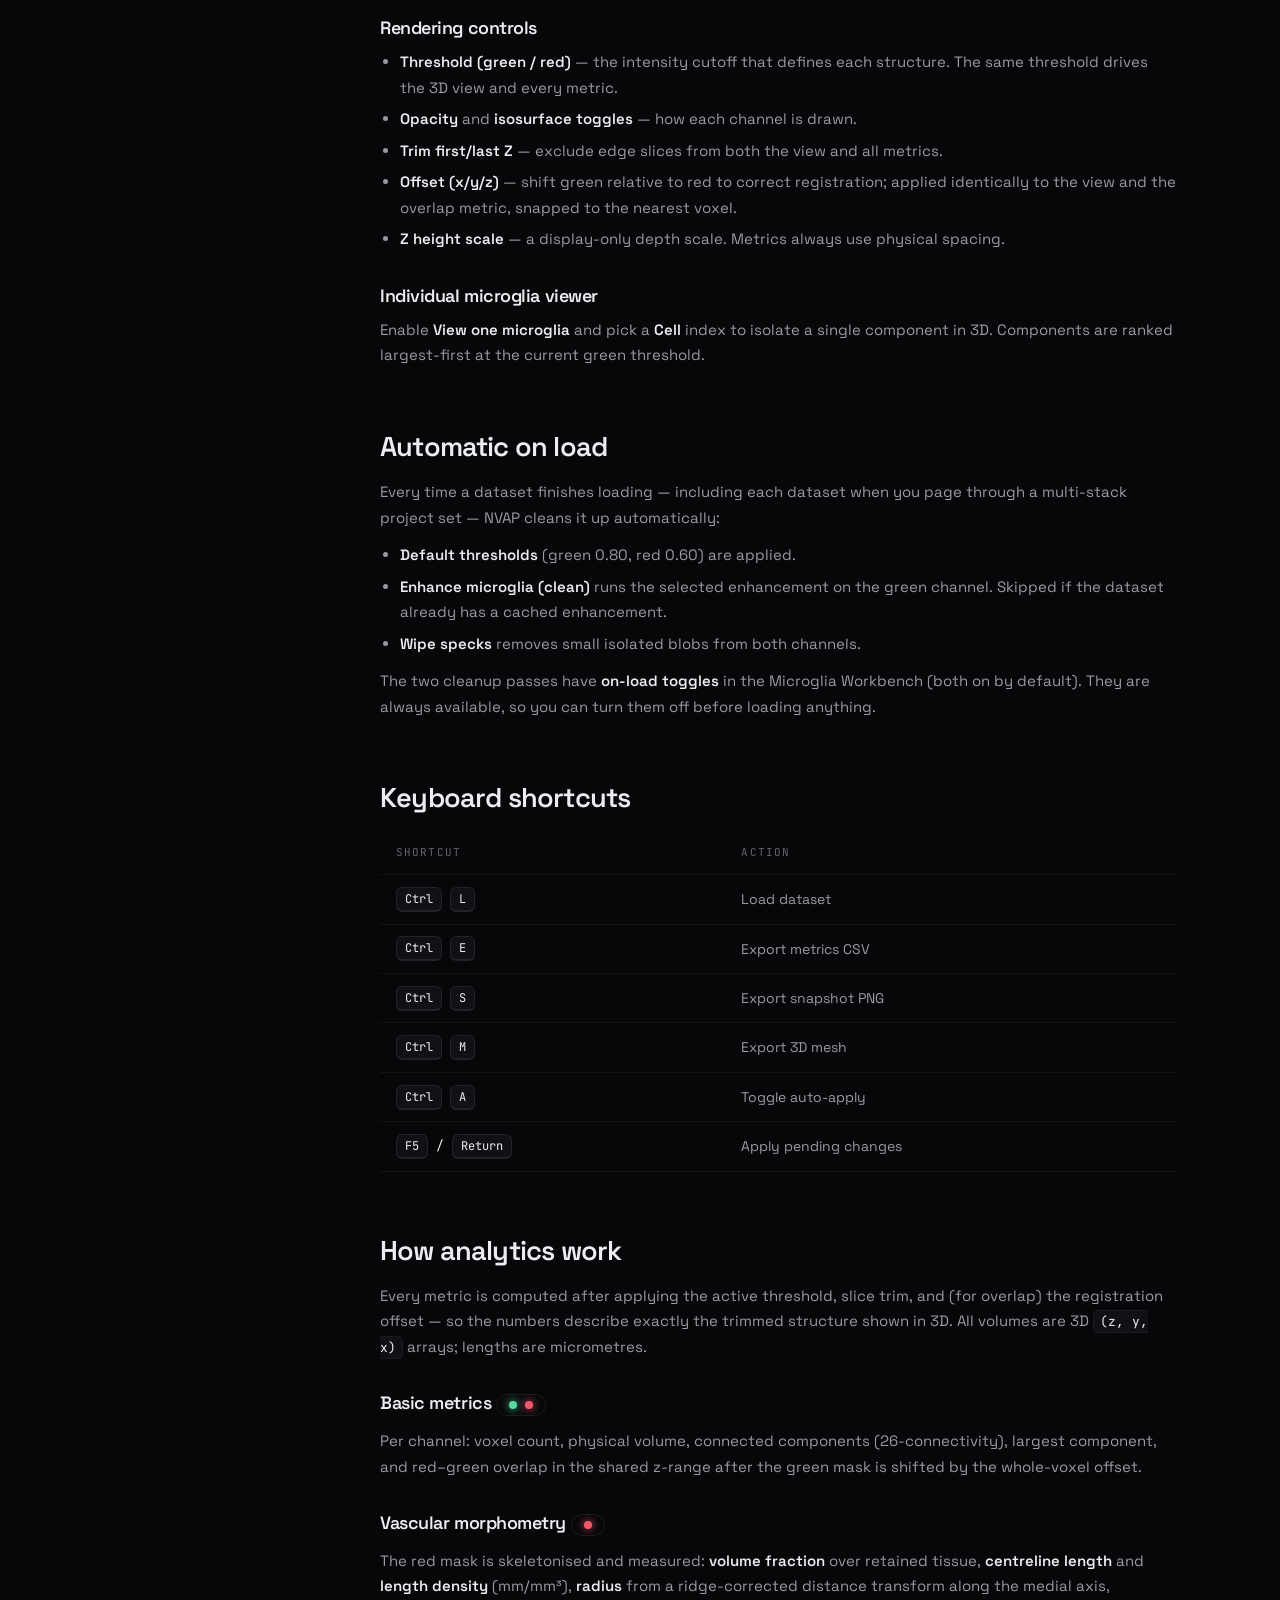
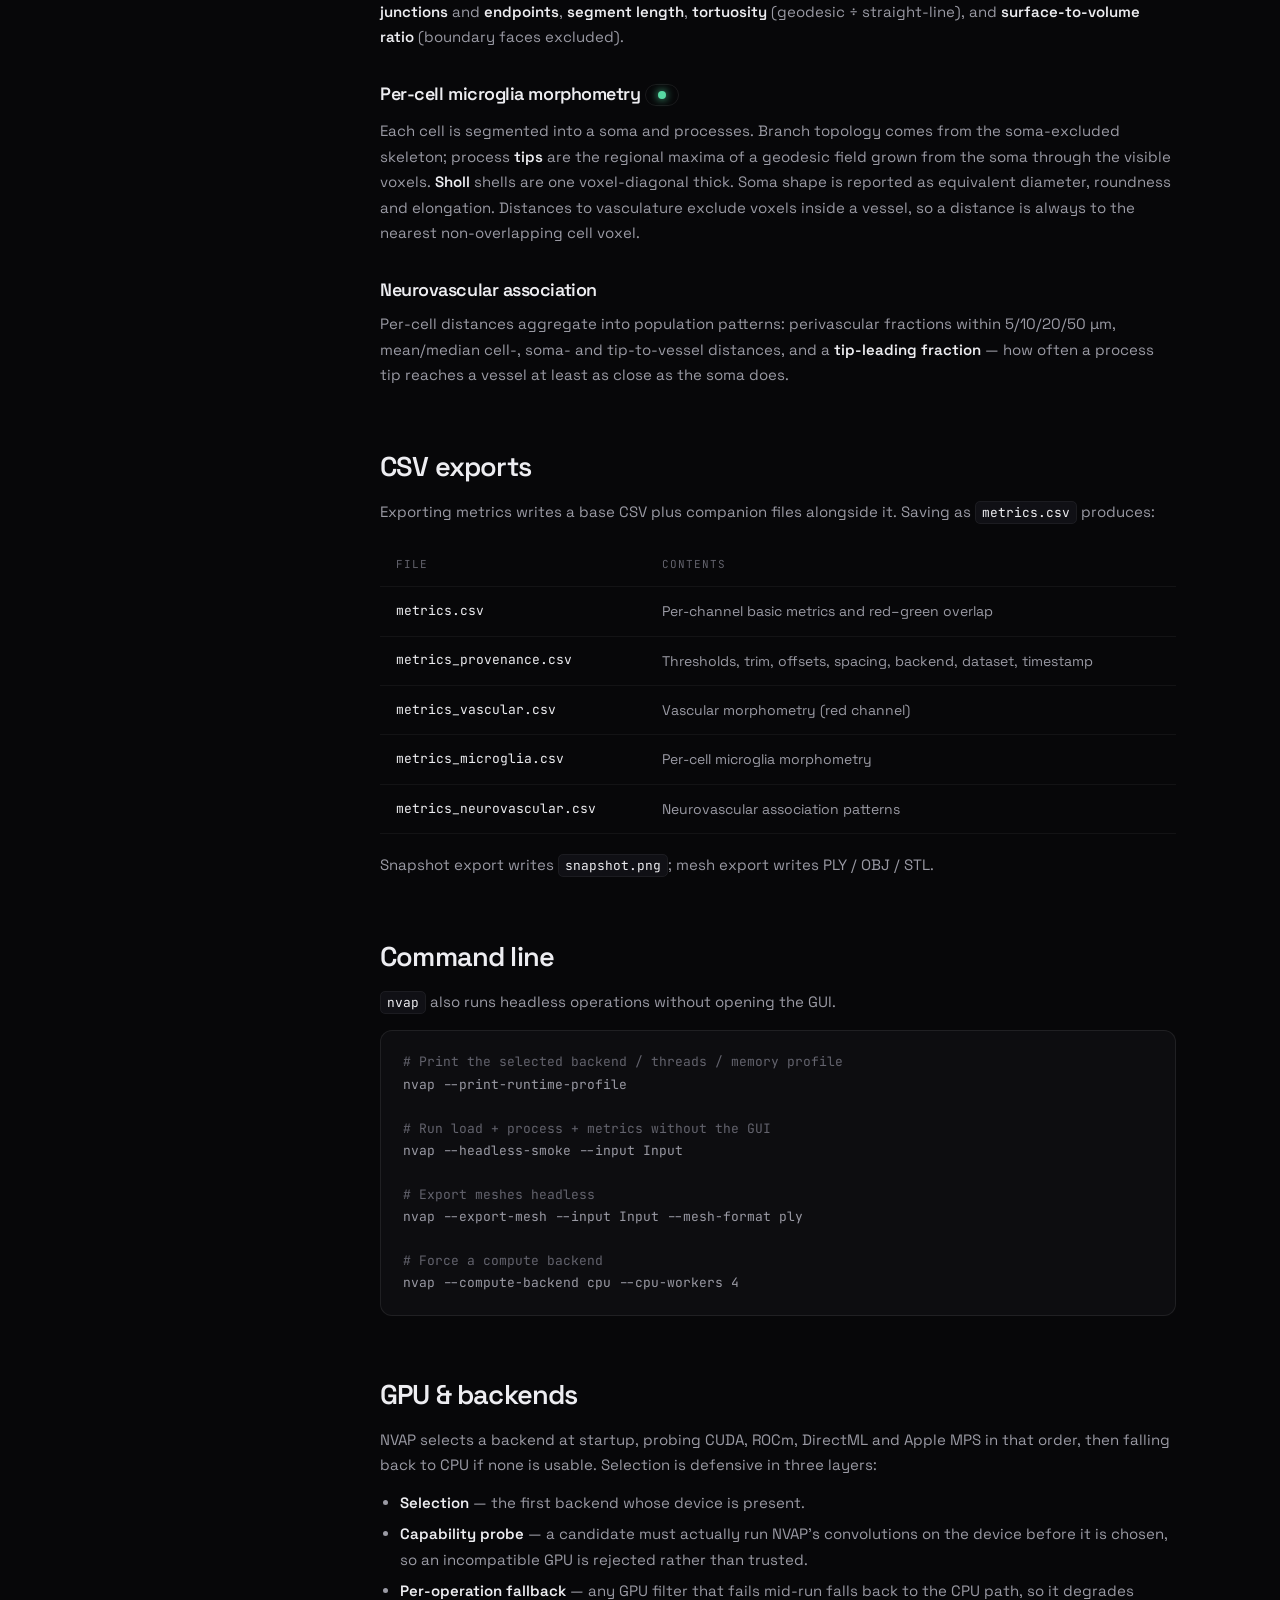
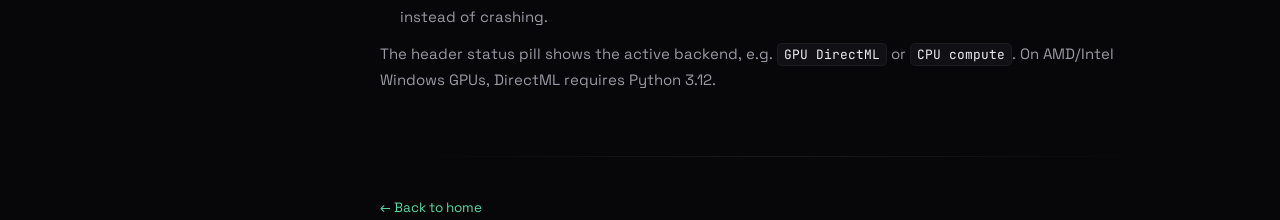
==== commit b7242c9a: "Reassure users about SmartScreen/AV warnings on the Windows download Unsigned PyInstaller executable" ====
--- a/web/docs.html
+++ b/web/docs.html
@@ -62,7 +62,14 @@
 
     <h2 id="install">Installation</h2>
     <h3>Portable executable</h3>
-    <p>Download the Windows build and double-click <code class="inline">NVAP.exe</code>. The public download is a CPU-safe portable build without the bundled sample dataset so it can be served directly from Cloudflare.</p>
+    <p>Download the Windows build and double-click <code class="inline">NVAP.exe</code>. The public download is a CPU-safe portable build with the bundled sample dataset included.</p>
+    <p><strong>Windows SmartScreen or your antivirus may flag the download.</strong> NVAP is not code-signed — it's a small, independently built app, and unsigned <code class="inline">.exe</code> files with no download history are routinely flagged by SmartScreen and heuristic antivirus scanners even when they contain nothing malicious. If you see &ldquo;Windows protected your PC,&rdquo; click <strong>More info</strong>, then <strong>Run anyway</strong>. If your browser blocks the download outright, use <strong>Keep</strong> / <strong>Keep anyway</strong> when prompted.</p>
+    <p>To confirm the file you received matches what we published, compare its hash against the one served on this site (also returned by <code class="inline">/metadata</code>):</p>
+<pre><span class="c"># PowerShell — compare against the published hash below</span>
+Get-FileHash .\NVAP.exe -Algorithm SHA256
+
+<span class="c"># Published SHA-256</span>
+<span id="release-sha-docs">&hellip;</span></pre>
     <h3>From source</h3>
 <pre><span class="c"># From the repo root (Windows / PowerShell)</span>
 python -m venv .venv
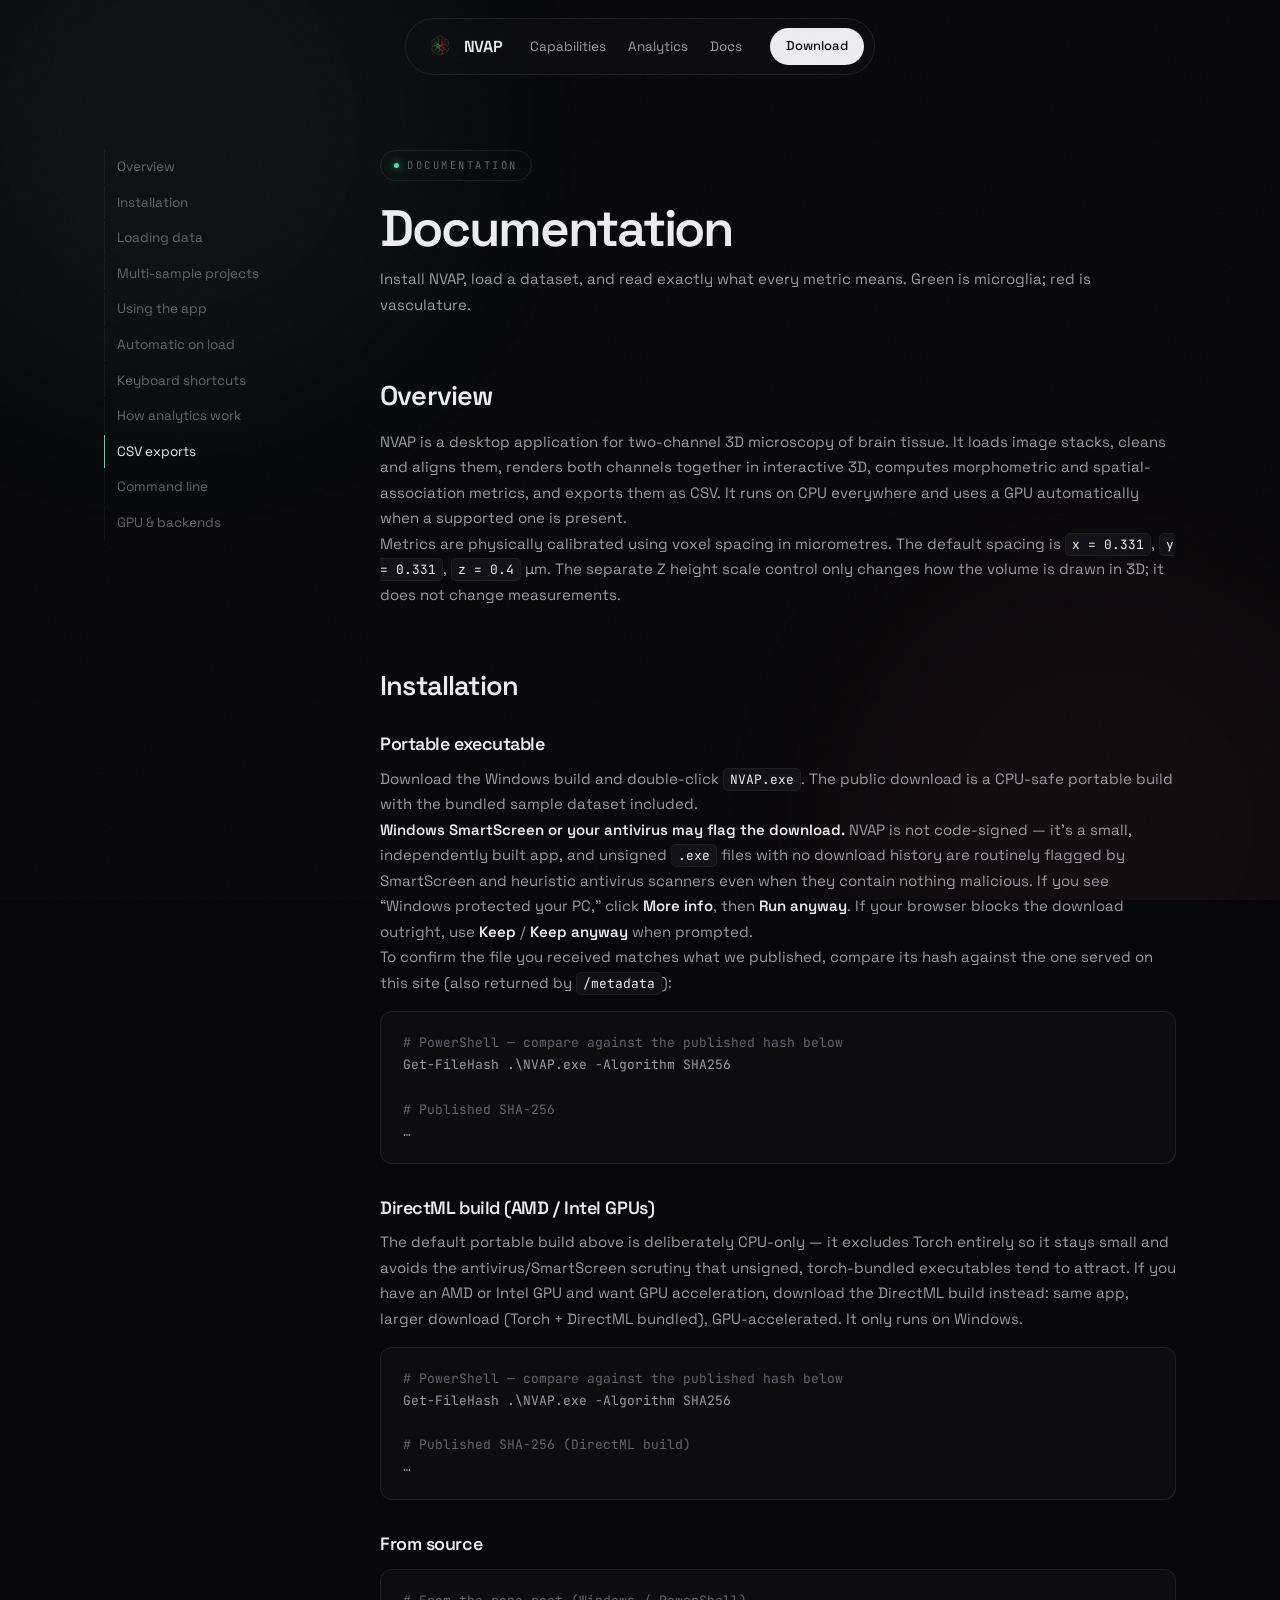
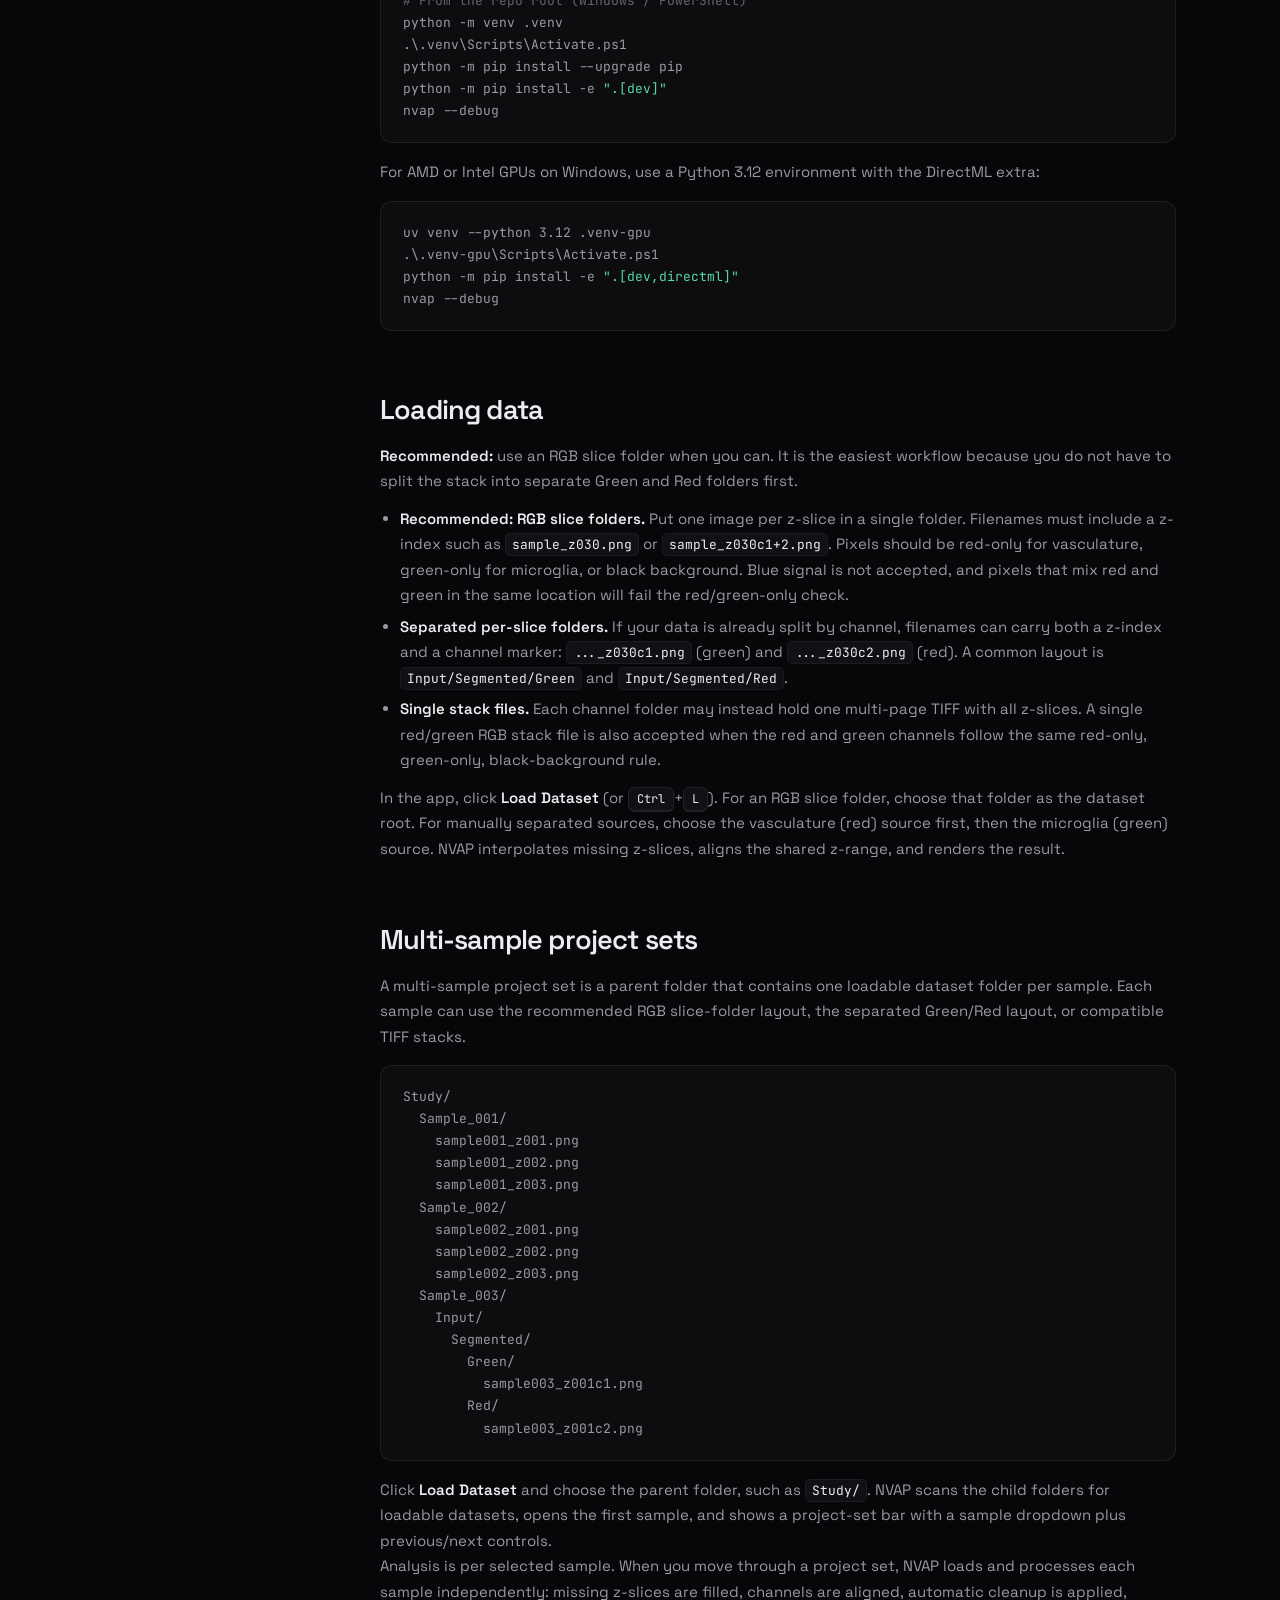
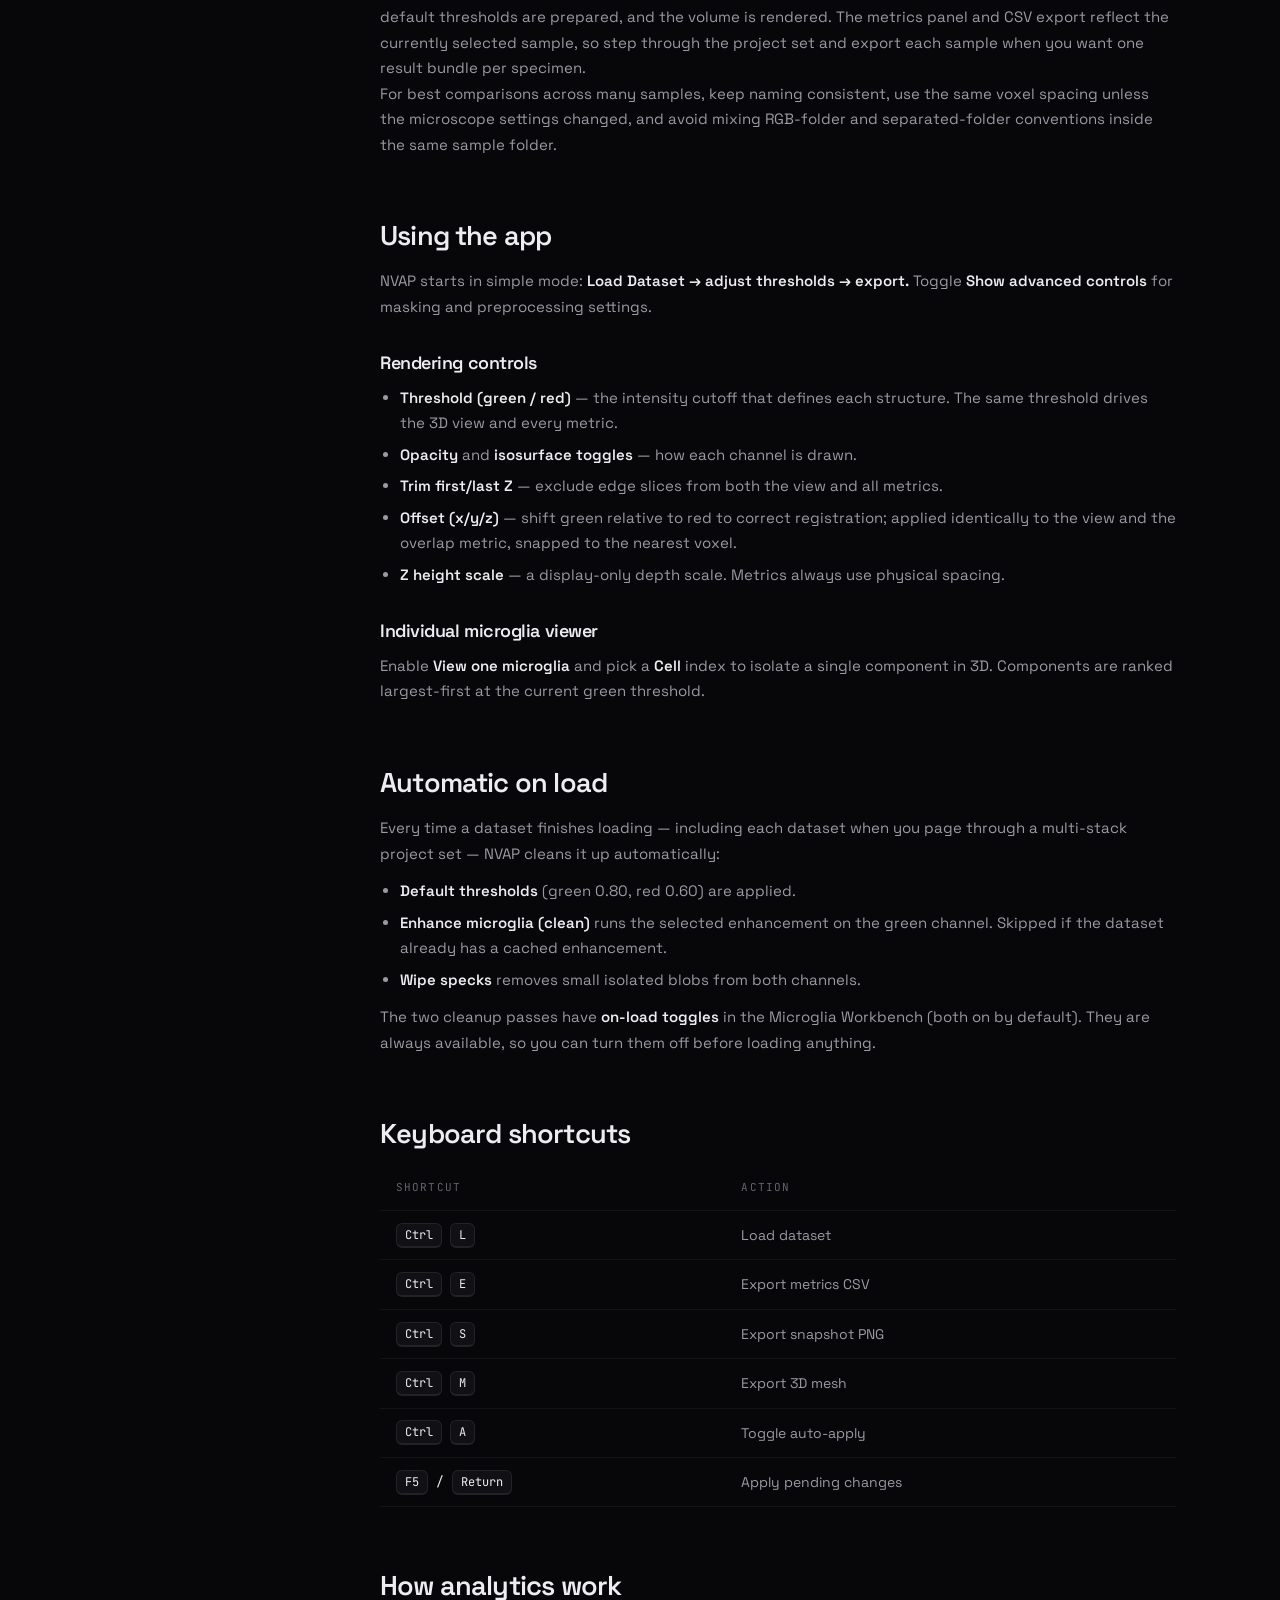
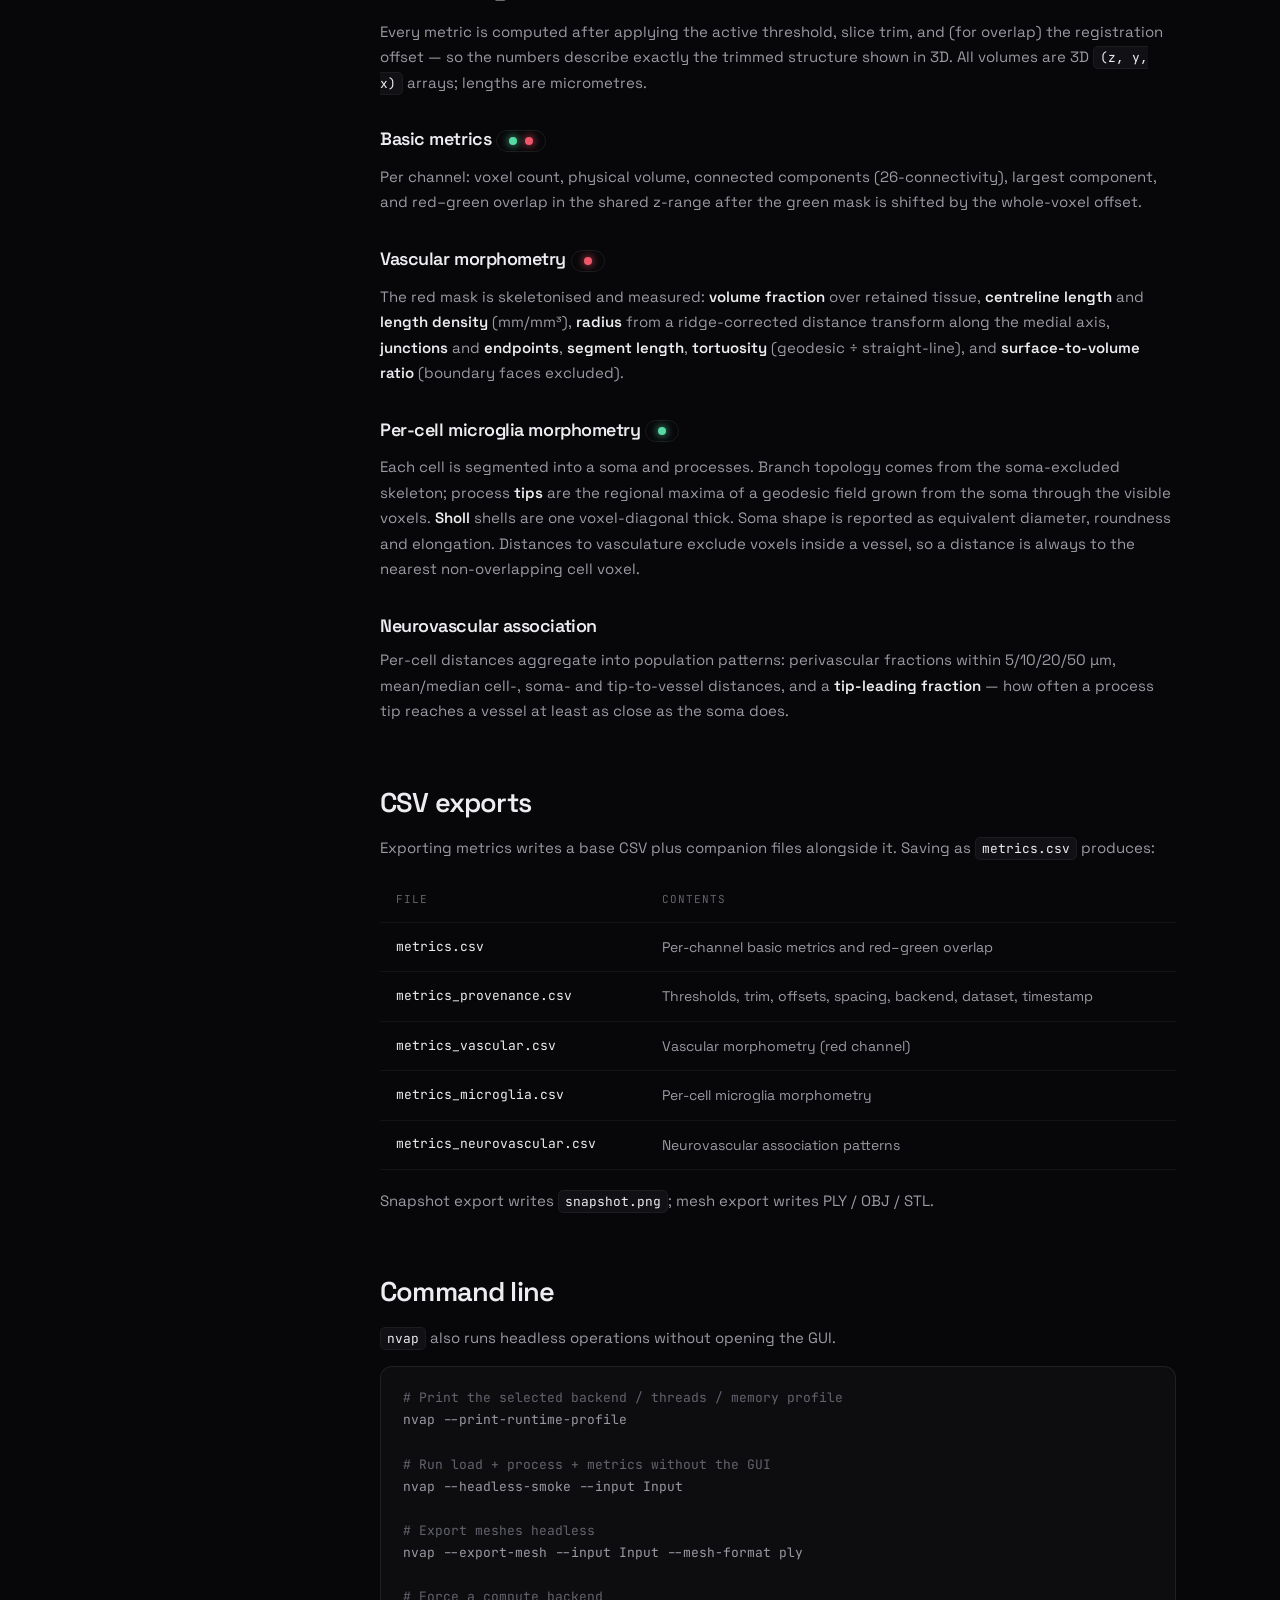
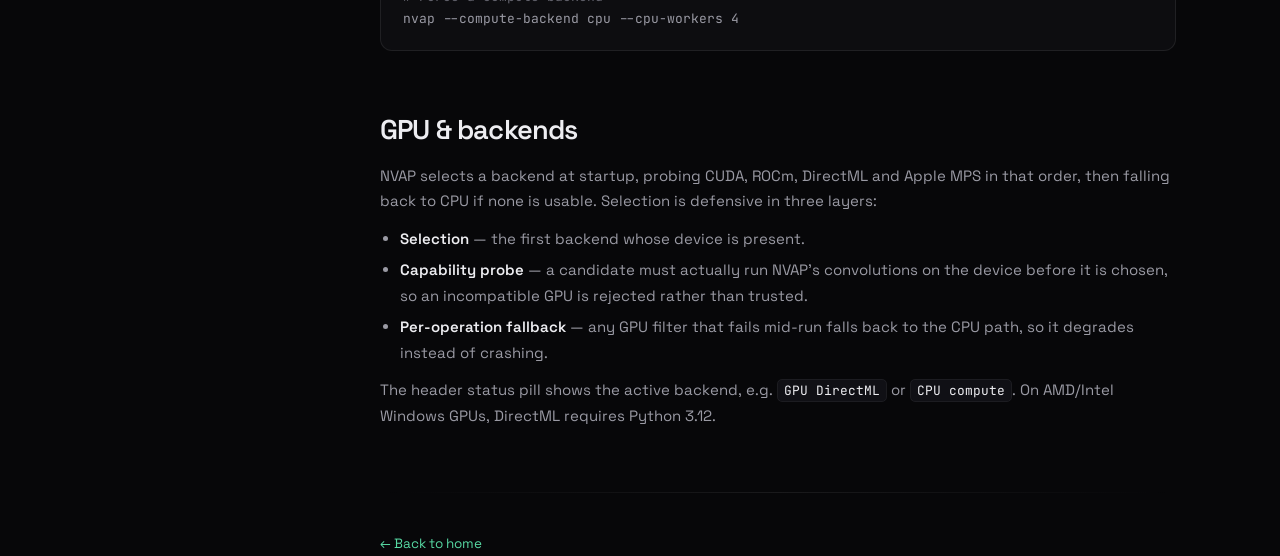
==== commit 99b5a148: "Add DirectML GPU download alongside the default CPU-safe build AMD/Intel GPU users installing the pa" ====
--- a/web/docs.html
+++ b/web/docs.html
@@ -70,6 +70,13 @@
 
 <span class="c"># Published SHA-256</span>
 <span id="release-sha-docs">&hellip;</span></pre>
+    <h3>DirectML build (AMD / Intel GPUs)</h3>
+    <p>The default portable build above is deliberately CPU-only — it excludes Torch entirely so it stays small and avoids the antivirus/SmartScreen scrutiny that unsigned, torch-bundled executables tend to attract. If you have an AMD or Intel GPU and want GPU acceleration, <a href="/download/directml">download the DirectML build</a> instead: same app, larger download (Torch + DirectML bundled), GPU-accelerated. It only runs on Windows.</p>
+<pre><span class="c"># PowerShell — compare against the published hash below</span>
+Get-FileHash .\NVAP.exe -Algorithm SHA256
+
+<span class="c"># Published SHA-256 (DirectML build)</span>
+<span id="release-sha-directml-docs">&hellip;</span></pre>
     <h3>From source</h3>
 <pre><span class="c"># From the repo root (Windows / PowerShell)</span>
 python -m venv .venv
